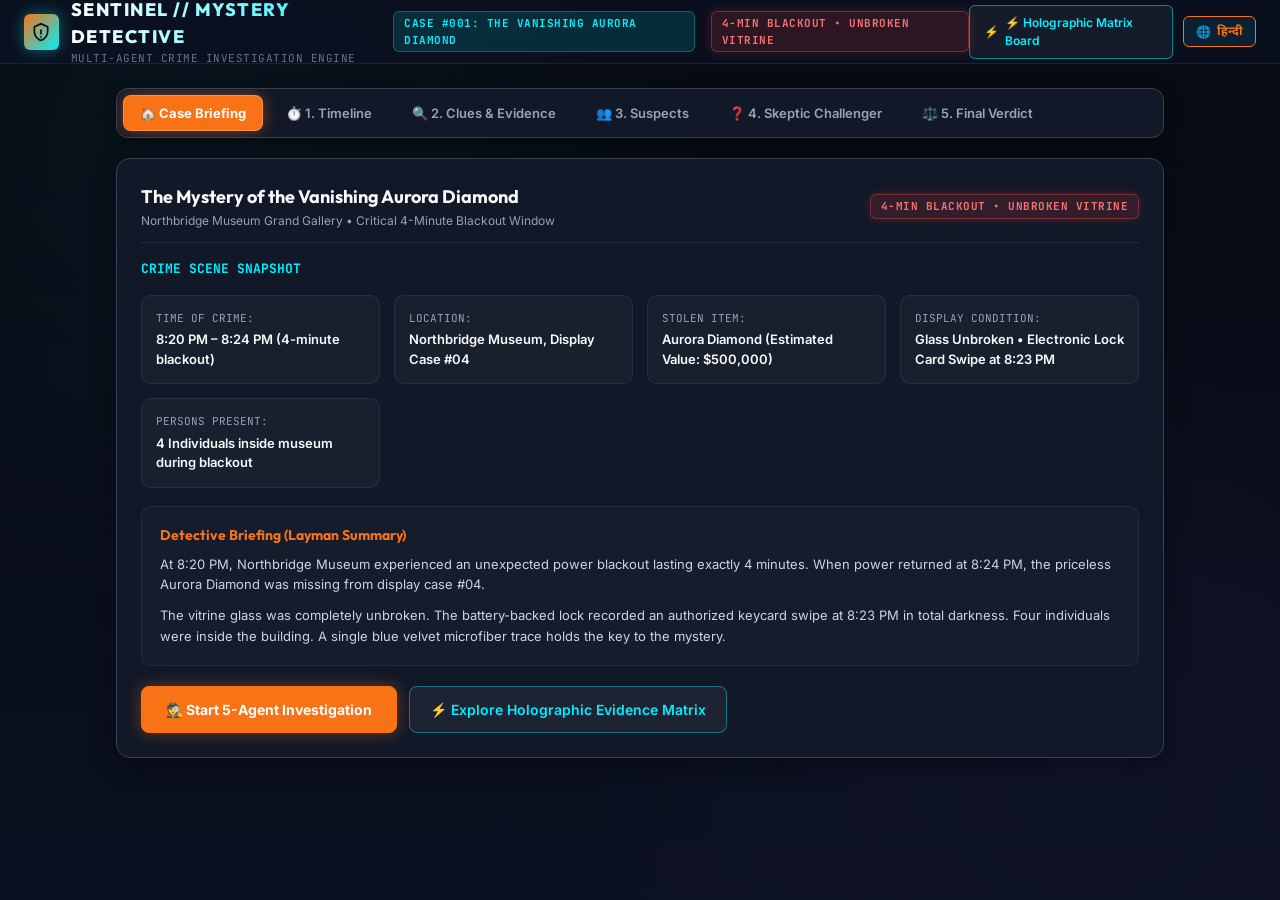
==== index.html @ dbc863f6 "Add files via upload" ====
<!DOCTYPE html>
<html lang="en">
<head>
  <meta charset="UTF-8">
  <meta name="viewport" content="width=device-width, initial-scale=1.0">
  <meta name="description" content="SENTINEL-AI: Forensic Multi-Agent Crime Investigation Engine. Case Book 001: The Vanishing Aurora Diamond. Complete Bilingual English and Hindi.">
  <title>SENTINEL // MYSTERY DETECTIVE ENGINE</title>
  <link rel="preconnect" href="https://fonts.googleapis.com">
  <link rel="preconnect" href="https://fonts.gstatic.com" crossorigin>
  <link href="https://fonts.googleapis.com/css2?family=Geist:wght@300;400;500;600;700&family=JetBrains+Mono:wght@400;500;600;700&family=Noto+Sans+Devanagari:wght@400;500;600;700&family=Space+Grotesk:wght@500;600;700&display=swap" rel="stylesheet">
  <link rel="stylesheet" href="styles.css">
  <link rel="icon" type="image/svg+xml" href="data:image/svg+xml,<svg xmlns='http://www.w3.org/2000/svg' viewBox='0 0 24 24' fill='%2300f0ff'><path d='M12 1L3 5v6c0 5.55 3.84 10.74 9 12 5.16-1.26 9-6.45 9-12V5l-9-4zm0 2.18l7 3.12v4.7c0 4.54-3.14 8.78-7 9.88-3.86-1.1-7-5.34-7-9.88V6.3l7-3.12zm-1 5.82v6h2v-6h-2zm0 8v2h2v-2h-2z'/></svg>">
  <script src="i18n.js"></script>
</head>
<body>

  <!-- TOPBAR HEADER -->
  <header class="topbar" id="app-header">
    <div class="brand-wrapper">
      <div class="brand-icon" style="background: linear-gradient(135deg, #f97316, #00f0ff);">
        <svg viewBox="0 0 24 24" fill="#070a12" width="20" height="20">
          <path d="M12 1L3 5v6c0 5.55 3.84 10.74 9 12 5.16-1.26 9-6.45 9-12V5l-9-4zm0 2.18l7 3.12v4.7c0 4.54-3.14 8.78-7 9.88-3.86-1.1-7-5.34-7-9.88V6.3l7-3.12zm-1 5.82v6h2v-6h-2zm0 8v2h2v-2h-2z"/>
        </svg>
      </div>
      <div class="brand-text">
        <h1 data-i18n="brandTitle">SENTINEL // MYSTERY DETECTIVE</h1>
        <div class="brand-subtitle" data-i18n="brandSubtitle">MULTI-AGENT CRIME INVESTIGATION ENGINE</div>
      </div>
    </div>

    <!-- Telemetry Badges -->
    <div class="topbar-telemetry">
      <span class="mystery-badge badge-fact" data-i18n="caseBadge">CASE #001: THE VANISHING AURORA DIAMOND</span>
      <span class="mystery-badge badge-smoking" data-i18n="statusBadge">4-MIN BLACKOUT • UNBROKEN VITRINE</span>
    </div>

    <!-- Navigation Actions -->
    <div class="topbar-actions" style="display: flex; align-items: center; gap: 10px;">
      <!-- Link to Matrix Page (Intact) -->
      <a class="btn btn-secondary" href="matrix.html" id="btn-open-matrix" style="border-color: rgba(0, 240, 255, 0.5); color: var(--neon-cyan); text-decoration: none; display: flex; align-items: center; gap: 6px;" title="Open Holographic Evidence Matrix Board">
        <span>⚡</span>
        <span data-i18n="btnMatrix">⚡ Holographic Matrix Board</span>
      </a>

      <!-- 100% Bilingual Language Switcher -->
      <button class="btn btn-secondary" id="btn-toggle-lang" style="border-color: #f97316; color: #f97316; font-weight: 700; display: flex; align-items: center; gap: 6px;" title="Switch Language (English / हिन्दी)">
        🌐 <span>हिन्दी</span>
      </button>
    </div>
  </header>

  <!-- MAIN GRADIO LAYOUT CONTAINER -->
  <main class="gradio-app-wrapper">

    <!-- GRADIO PILL TABS BAR -->
    <nav class="gradio-tabs-bar" id="gradio-tabs-bar" aria-label="Mystery Detective Navigation">
      <button class="gradio-tab-btn active" data-tab="screen-home" id="tab-btn-home">
        <span data-i18n="tabHome">🏠 Case Briefing</span>
      </button>
      <button class="gradio-tab-btn" data-tab="screen-agent1" id="tab-btn-agent1">
        <span data-i18n="tabAgent1">⏱️ 1. Timeline</span>
      </button>
      <button class="gradio-tab-btn" data-tab="screen-agent2" id="tab-btn-agent2">
        <span data-i18n="tabAgent2">🔍 2. Clues & Evidence</span>
      </button>
      <button class="gradio-tab-btn" data-tab="screen-agent3" id="tab-btn-agent3">
        <span data-i18n="tabAgent3">👥 3. Suspects</span>
      </button>
      <button class="gradio-tab-btn" data-tab="screen-agent4" id="tab-btn-agent4">
        <span data-i18n="tabAgent4">❓ 4. Skeptic Challenger</span>
      </button>
      <button class="gradio-tab-btn" data-tab="screen-agent5" id="tab-btn-agent5">
        <span data-i18n="tabAgent5">⚖️ 5. Final Verdict</span>
      </button>
    </nav>

    <!-- SCREEN 0: HOMEPAGE (CASE BRIEFING) -->
    <section class="gradio-screen active" id="screen-home">
      <div class="gradio-block">
        <div class="gradio-block-header">
          <div>
            <h2 class="gradio-block-title" data-i18n="homeTitle">The Mystery of the Vanishing Aurora Diamond</h2>
            <p class="gradio-block-subtitle" data-i18n="homeSubtitle">Northbridge Museum Grand Gallery • Critical 4-Minute Blackout Window</p>
          </div>
          <span class="mystery-badge badge-smoking" data-i18n="statusBadge">4-MIN BLACKOUT • UNBROKEN VITRINE</span>
        </div>

        <!-- Crime Snapshot Grid -->
        <h3 style="font-size: 13px; color: var(--neon-cyan); font-family: var(--font-mono); text-transform: uppercase; margin-top: 10px;" data-i18n="incidentBoxTitle">Crime Scene Snapshot</h3>
        <div class="snapshot-grid">
          <div class="snapshot-card">
            <span class="snapshot-label" data-i18n="snapshotTimeLabel">Time of Crime:</span>
            <span class="snapshot-value" data-i18n="snapshotTimeVal">8:20 PM – 8:24 PM (4-minute blackout)</span>
          </div>
          <div class="snapshot-card">
            <span class="snapshot-label" data-i18n="snapshotLocLabel">Location:</span>
            <span class="snapshot-value" data-i18n="snapshotLocVal">Northbridge Museum, Display Case #04</span>
          </div>
          <div class="snapshot-card">
            <span class="snapshot-label" data-i18n="snapshotItemLabel">Stolen Item:</span>
            <span class="snapshot-value" data-i18n="snapshotItemVal">Aurora Diamond (Estimated Value: $500,000)</span>
          </div>
          <div class="snapshot-card">
            <span class="snapshot-label" data-i18n="snapshotGlassLabel">Display Condition:</span>
            <span class="snapshot-value" data-i18n="snapshotGlassVal">Glass Unbroken • Electronic Lock Card Swipe at 8:23 PM</span>
          </div>
          <div class="snapshot-card">
            <span class="snapshot-label" data-i18n="snapshotSuspectsLabel">Persons Present:</span>
            <span class="snapshot-value" data-i18n="snapshotSuspectsVal">4 Individuals inside museum during blackout</span>
          </div>
        </div>

        <!-- Plain English / Hindi Layman Briefing -->
        <div style="background: rgba(255,255,255,0.02); border: 1px solid rgba(255,255,255,0.06); border-radius: 10px; padding: 18px; margin: 18px 0;">
          <h3 style="font-size: 14px; font-weight: 700; color: #f97316; margin-bottom: 8px; font-family: var(--font-display);" data-i18n="briefingTitle">Detective Briefing (Layman Summary)</h3>
          <p style="color: #cbd5e1; font-size: 13px; line-height: 1.6; margin-bottom: 10px;" data-i18n="briefingP1">At 8:20 PM, Northbridge Museum experienced an unexpected power blackout lasting exactly 4 minutes. When power returned at 8:24 PM, the priceless Aurora Diamond was missing from display case #04.</p>
          <p style="color: #cbd5e1; font-size: 13px; line-height: 1.6;" data-i18n="briefingP2">The vitrine glass was completely unbroken. The battery-backed lock recorded an authorized keycard swipe at 8:23 PM in total darkness. Four individuals were inside the building. A single blue velvet microfiber trace holds the key to the mystery.</p>
        </div>

        <!-- Action CTAs -->
        <div style="display: flex; gap: 12px; flex-wrap: wrap; margin-top: 20px;">
          <button class="btn btn-primary" id="btn-start-investigation" style="background: #f97316; border-color: #f97316; color: #fff; font-weight: 700; padding: 12px 24px; font-size: 14px; border-radius: 8px; cursor: pointer; box-shadow: 0 0 16px rgba(249, 115, 22, 0.4);">
            <span data-i18n="btnStartAgents">🕵️ Start 5-Agent Investigation</span>
          </button>
          <a href="matrix.html" class="btn btn-secondary" style="border-color: rgba(0, 240, 255, 0.4); color: var(--neon-cyan); text-decoration: none; padding: 12px 20px; font-size: 14px; border-radius: 8px; display: inline-flex; align-items: center; gap: 6px;">
            <span data-i18n="btnExploreMatrix">⚡ Explore Holographic Evidence Matrix</span>
          </a>
        </div>
      </div>
    </section>

    <!-- SCREEN 1: AGENT 1 - TIMELINE DETECTIVE -->
    <section class="gradio-screen" id="screen-agent1">
      <div class="gradio-block">
        <div class="gradio-block-header">
          <div>
            <h2 class="gradio-block-title" data-i18n="a1Title">Agent 1: Timeline Detective</h2>
            <p class="gradio-block-subtitle" data-i18n="a1Subtitle">Chronological reconstruction of the critical 4-minute blackout window</p>
          </div>
          <span class="mystery-badge badge-smoking" data-i18n="a1WindowLabel">CRITICAL CRIME WINDOW: 8:20 PM – 8:24 PM (4 MINUTES)</span>
        </div>

        <div style="background: rgba(249, 115, 22, 0.08); border: 1px solid rgba(249, 115, 22, 0.25); border-radius: 8px; padding: 10px 14px; margin-bottom: 16px; font-size: 12px; color: #fed7aa;" data-i18n="a1WindowDesc">
          The theft took place in total darkness. Electronic lock memory registered case #04 unlocking at 8:23 PM.
        </div>

        <!-- Dynamic Timeline List -->
        <div class="gradio-timeline-list" id="agent1-timeline-container">
          <!-- Populated by JavaScript from SENTINEL_I18N -->
        </div>

        <!-- Takeaway Banner -->
        <div class="takeaway-banner">
          <strong data-i18n="a1TakeawayTitle">Timeline Detective Conclusion:</strong>
          <p data-i18n="a1TakeawayText">The theft occurred at exactly 8:23 PM during the blackout. Theo Park is fully excluded by live stage cameras. Lena Ortiz was in the basement restarting the generator, and Sofia Reed was speaking with guests in the lobby. Only Arjun Vale has no alibi for 8:23 PM.</p>
        </div>

        <div style="margin-top: 20px; display: flex; justify-content: flex-end;">
          <button class="btn btn-primary btn-next-agent" data-next="screen-agent2" style="background: #f97316; border-color: #f97316; color: #fff; font-weight: 700; padding: 10px 20px; border-radius: 8px; cursor: pointer;">
            <span data-i18n="btnNextAgent2">Next: Agent 2 (Clues) →</span>
          </button>
        </div>
      </div>
    </section>

    <!-- SCREEN 2: AGENT 2 - EVIDENCE SPECIALIST -->
    <section class="gradio-screen" id="screen-agent2">
      <div class="gradio-block">
        <div class="gradio-block-header">
          <div>
            <h2 class="gradio-block-title" data-i18n="a2Title">Agent 2: Evidence Specialist</h2>
            <p class="gradio-block-subtitle" data-i18n="a2Subtitle">Separating verified physical facts from unverified statements (Rule 2)</p>
          </div>
          <span class="mystery-badge badge-fact" data-i18n="exhibitsBadge">EXHIBITS A – G</span>
        </div>

        <!-- Clues Grid -->
        <div class="clues-grid" id="agent2-clues-container">
          <!-- Populated by JavaScript from SENTINEL_I18N -->
        </div>

        <!-- Takeaway Banner -->
        <div class="takeaway-banner">
          <strong data-i18n="a2TakeawayTitle">Evidence Specialist Conclusion:</strong>
          <p data-i18n="a2TakeawayText">The unbroken glass confirms an inside job using an authorized card. The blue velvet fibers inside Arjun's folder are the decisive physical evidence connecting his folder to the display cushion.</p>
        </div>

        <div style="margin-top: 20px; display: flex; justify-content: flex-end;">
          <button class="btn btn-primary btn-next-agent" data-next="screen-agent3" style="background: #f97316; border-color: #f97316; color: #fff; font-weight: 700; padding: 10px 20px; border-radius: 8px; cursor: pointer;">
            <span data-i18n="btnNextAgent3">Next: Agent 3 (Suspects) →</span>
          </button>
        </div>
      </div>
    </section>

    <!-- SCREEN 3: AGENT 3 - SUSPECT PROFILER -->
    <section class="gradio-screen" id="screen-agent3">
      <div class="gradio-block">
        <div class="gradio-block-header">
          <div>
            <h2 class="gradio-block-title" data-i18n="a3Title">Agent 3: Suspect Profiler</h2>
            <p class="gradio-block-subtitle" data-i18n="a3Subtitle">Uniform evaluation of all 4 individuals in the building (Rule 5)</p>
          </div>
          <span class="mystery-badge badge-fact" data-i18n="suspectsBadge">4 INDIVIDUALS EVALUATED</span>
        </div>

        <!-- Suspects Grid -->
        <div class="suspects-grid" id="agent3-suspects-container">
          <!-- Populated by JavaScript from SENTINEL_I18N -->
        </div>

        <!-- Takeaway Banner -->
        <div class="takeaway-banner">
          <strong data-i18n="a3TakeawayTitle">Suspect Profiler Conclusion:</strong>
          <p data-i18n="a3TakeawayText">Theo, Lena, and Sofia have ironclad, independently verified alibis during the blackout. Only Arjun Vale has no alibi, possessed keycard access at 8:23 PM, and carried physical cushion fibers in his folder.</p>
        </div>

        <div style="margin-top: 20px; display: flex; justify-content: flex-end;">
          <button class="btn btn-primary btn-next-agent" data-next="screen-agent4" style="background: #f97316; border-color: #f97316; color: #fff; font-weight: 700; padding: 10px 20px; border-radius: 8px; cursor: pointer;">
            <span data-i18n="btnNextAgent4">Next: Agent 4 (Skeptic) →</span>
          </button>
        </div>
      </div>
    </section>

    <!-- SCREEN 4: AGENT 4 - SKEPTIC CHALLENGER -->
    <section class="gradio-screen" id="screen-agent4">
      <div class="gradio-block">
        <div class="gradio-block-header">
          <div>
            <h2 class="gradio-block-title" data-i18n="a4Title">Agent 4: Skeptic Challenger</h2>
            <p class="gradio-block-subtitle" data-i18n="a4Subtitle">Adversarial stress-testing of the evidence before indictment (Rule 6)</p>
          </div>
          <span class="mystery-badge badge-inference" data-i18n="doubtsBadge">3 ADVERSARIAL DOUBTS</span>
        </div>

        <!-- Skeptic Q&A List -->
        <div class="skeptic-list" id="agent4-skeptic-container">
          <!-- Populated by JavaScript from SENTINEL_I18N -->
        </div>

        <!-- Takeaway Banner -->
        <div class="takeaway-banner">
          <strong data-i18n="a4TakeawayTitle">Skeptic Challenger Conclusion:</strong>
          <p data-i18n="a4TakeawayText">Digital keycard logs alone are legally vulnerable (Rule 4). The prosecution case relies entirely on the blue velvet fibers inside Arjun's folder. Without those fibers, the case is inconclusive.</p>
        </div>

        <div style="margin-top: 20px; display: flex; justify-content: flex-end;">
          <button class="btn btn-primary btn-next-agent" data-next="screen-agent5" style="background: #f97316; border-color: #f97316; color: #fff; font-weight: 700; padding: 10px 20px; border-radius: 8px; cursor: pointer;">
            <span data-i18n="btnNextAgent5">Next: Agent 5 (Final Verdict) →</span>
          </button>
        </div>
      </div>
    </section>

    <!-- SCREEN 5: AGENT 5 - FINAL VERDICT & WHAT-IF LAB -->
    <section class="gradio-screen" id="screen-agent5">
      <div class="gradio-block">
        <div class="gradio-block-header">
          <div>
            <h2 class="gradio-block-title" data-i18n="a5Title">Agent 5: Lead Investigator Verdict</h2>
            <p class="gradio-block-subtitle" data-i18n="a5Subtitle">Synthesis of facts, probability calculation, and human investigator review</p>
          </div>
          <span class="mystery-badge badge-smoking" id="verdict-status-badge" data-i18n="verdictStatusVal">🟢 GUILTY BEYOND REASONABLE DOUBT — ARREST WARRANT READY</span>
        </div>

        <!-- Verdict Hero Card (85% AI-Decided Probability) -->
        <div class="verdict-hero-card">
          <div class="verdict-target-row">
            <div>
              <span class="snapshot-label" data-i18n="verdictTargetLabel">Primary Culprit:</span>
              <div class="verdict-culprit-title" data-i18n="verdictTargetName">Arjun Vale (Senior Archivist)</div>
            </div>
            <div id="verdict-prob-badge" class="verdict-prob-badge" data-i18n="verdictConfidenceVal">85% Decided Probability</div>
          </div>
          <p id="verdict-summary-text" data-i18n="verdictSummary" style="color: #e2e8f0; font-size: 13px; line-height: 1.6; margin: 0;">
            Arjun Vale is decided as the culprit with 85% probability by the AI forensic engine. The vitrine was opened at 8:23 PM using his card in total darkness with unbroken glass. Microscopic blue velvet fibers matching the display cushion were recovered inside his catalogue folder at 8:25 PM. All 3 alternative suspects are 100% physically excluded. The evidence satisfies the legal standard for criminal indictment.
          </p>
        </div>

        <!-- Suspect Elimination Probability Breakdown -->
        <div class="conviction-bar-container">
          <div style="font-weight: 700; color: #f8fafc; font-size: 13px; font-family: var(--font-display);" data-i18n="matrixHeading">Suspect Elimination Probability Breakdown:</div>
          <div class="conviction-bar-row">
            <div class="conviction-bar-meta">
              <span id="prob-arjun-text" data-i18n="probArjun" style="color: #f87171; font-weight: 600;">Arjun Vale: 85% (AI-Decided Primary Culprit)</span>
              <strong id="arjun-conviction-pct" style="color: #ef4444;">85%</strong>
            </div>
            <div class="conviction-bar-track">
              <div class="conviction-bar-fill fill-guilty" id="arjun-conviction-fill" style="width: 85%;"></div>
            </div>
          </div>
          <div class="conviction-bar-row">
            <div class="conviction-bar-meta">
              <span id="prob-lena-text" data-i18n="probLena" style="color: #38bdf8;">Lena Ortiz: 8% (Low Residual Risk — Bootprint & Breaker Access)</span>
              <strong id="lena-conviction-pct" style="color: #38bdf8;">8%</strong>
            </div>
            <div class="conviction-bar-track">
              <div class="conviction-bar-fill fill-cleared" id="lena-conviction-fill" style="width: 8%; background: #0284c7;"></div>
            </div>
          </div>
          <div class="conviction-bar-row">
            <div class="conviction-bar-meta">
              <span id="prob-sofia-text" data-i18n="probSofia" style="color: #2dd4bf;">Sofia Reed: 4% (Minimal Risk — Witness Alibi Margin)</span>
              <strong id="sofia-conviction-pct" style="color: #2dd4bf;">4%</strong>
            </div>
            <div class="conviction-bar-track">
              <div class="conviction-bar-fill fill-cleared" id="sofia-conviction-fill" style="width: 4%; background: #0d9488;"></div>
            </div>
          </div>
          <div class="conviction-bar-row">
            <div class="conviction-bar-meta">
              <span id="prob-theo-text" data-i18n="probTheo" style="color: #34d399;">Theo Park: 3% (Near-Zero Risk — Live Broadcast Telemetry)</span>
              <strong id="theo-conviction-pct" style="color: #10b981;">3%</strong>
            </div>
            <div class="conviction-bar-track">
              <div class="conviction-bar-fill fill-cleared" id="theo-conviction-fill" style="width: 3%; background: #10b981;"></div>
            </div>
          </div>
        </div>

        <!-- AI Reasoning Flowchart (inline HTML/CSS) -->
        <div class="verdict-flowchart-wrap">
          <div class="vf-header">
            <span class="vf-title" data-i18n="diagramTitle">🔬 AI Decision Reasoning Flowchart</span>
            <span class="vf-formula" data-i18n-html="vfFormula">25% Base &nbsp;+&nbsp; 30% Alibis &nbsp;+&nbsp; 18% Lock &nbsp;+&nbsp; 15% Fibers &nbsp;−&nbsp; 3% Margin &nbsp;= &nbsp;<strong style="color:#f97316;">85%</strong></span>
          </div>

          <!-- Row 1: Crime Genesis -->
          <div class="vf-row">
            <div class="vf-node vf-genesis">
              <div class="vf-node-badge" data-i18n="vfBadgeIncident">INCIDENT</div>
              <div class="vf-node-icon">🏛️</div>
              <div class="vf-node-title" data-i18n="vfGenTitle">Crime Genesis — 8:20 PM</div>
              <div class="vf-node-sub" data-i18n="vfGenSub">Northbridge Museum · Case #04 · 4-min blackout · Glass unbroken</div>
            </div>
          </div>

          <!-- Connector -->
          <div class="vf-connector"><div class="vf-line"></div><div class="vf-arrow-label" data-i18n="diagramBranchesLabel">Evidence Branches</div><div class="vf-line"></div></div>

          <!-- Row 2: 3 branches -->
          <div class="vf-branches">
            <div class="vf-node vf-branch vf-alibi">
              <div class="vf-node-badge badge-teal" data-i18n="vfBadgeAlibi">+30% ALIBIS</div>
              <div class="vf-node-icon">👥</div>
              <div class="vf-node-title" data-i18n="dNode2Title">Alibi Elimination</div>
              <div class="vf-node-sub" data-i18n="vfAlibiSub">Theo on live TV · Lena in basement · Sofia with 3 witnesses → Only Arjun unaccounted</div>
            </div>
            <div class="vf-node vf-branch vf-lock">
              <div class="vf-node-badge badge-cyan" data-i18n="vfBadgeLock">+18% LOCK LOG</div>
              <div class="vf-node-icon">🔑</div>
              <div class="vf-node-title" data-i18n="dNode3Title">Electronic Lock Telemetry</div>
              <div class="vf-node-sub" data-i18n="vfLockSub">Arjun's keycard logged at 8:23 PM in total darkness · Vitrine opened from inside</div>
            </div>
            <div class="vf-node vf-branch vf-fibers" id="diagram-node-fibers">
              <div class="vf-node-badge badge-amber" id="diagram-badge-fibers" data-i18n="vfBadgeFibers">+15% PHYSICAL</div>
              <div class="vf-node-icon">🔬</div>
              <div class="vf-node-title" data-i18n="dNode4Title">Smoking Gun — Velvet Fibers</div>
              <div class="vf-node-sub" id="diagram-sub-fibers" data-i18n="vfFibersSub">Exhibit E: Blue velvet fibers from display cushion found in Arjun's folder · 8:25 PM photo proof</div>
            </div>
          </div>

          <!-- Connector -->
          <div class="vf-connector"><div class="vf-line"></div><div class="vf-arrow-label" data-i18n="diagramAuditLabel">Synthesis &amp; Adversarial Audit</div><div class="vf-line"></div></div>

          <!-- Row 3: Skeptic + Verdict side by side -->
          <div class="vf-bottom">
            <div class="vf-node vf-skeptic">
              <div class="vf-node-badge badge-orange" data-i18n="vfBadgeSkeptic">−3% DISCOUNT</div>
              <div class="vf-node-icon">⚖️</div>
              <div class="vf-node-title" data-i18n="dNode5Title">Adversarial Margin</div>
              <div class="vf-node-sub" data-i18n="vfSkepticSub">Arjun claims card was left in jacket · Touch-DNA pending → minor credential uncertainty</div>
            </div>
            <div class="vf-verdict-arrow">▶</div>
            <div class="vf-node vf-verdict" id="diagram-node-verdict">
              <div class="vf-node-badge badge-verdict" id="diagram-verdict-badge" data-i18n="vfBadgeVerdict">85% AI PROBABILITY</div>
              <div class="vf-node-icon">🎯</div>
              <div class="vf-node-title" id="diagram-verdict-sub" data-i18n="dNode6Title">AI Decision Convergence</div>
              <div class="vf-node-sub" id="diagram-verdict-desc" data-i18n="vfVerdictSub">GUILT ESTABLISHED · Arrest &amp; Search Warrant Authorized · Evidence Standard Met</div>
            </div>
          </div>
        </div>

        <!-- 4 Unshakable Pillars of High-Conviction Proof -->
        <div style="margin-top: 10px;">
          <h3 style="font-size: 14px; font-weight: 700; color: #f97316; font-family: var(--font-display); margin-bottom: 8px;" data-i18n="pillarsHeading">4 Unshakable Pillars of High-Conviction Proof:</h3>
          <div class="pillars-grid">
            <div class="pillar-card">
              <strong data-i18n="pillar1Title">1. 100% Physical Elimination of Other Suspects</strong>
              <p data-i18n="pillar1Desc">Theo Park was continuously on stage camera, Lena Ortiz was in the basement restarting the generator, and Sofia Reed was in the lobby with 3 witnesses. Arjun was the only person with opportunity.</p>
            </div>
            <div class="pillar-card">
              <strong data-i18n="pillar2Title">2. Vitrine Intact & Authorized Lock Scan</strong>
              <p data-i18n="pillar2Desc">The vitrine glass was completely unbroken. The battery-backed lock registered an authorized keycard scan at exactly 8:23 PM in blackout darkness, ruling out forced entry.</p>
            </div>
            <div class="pillar-card">
              <strong data-i18n="pillar3Title">3. Smoking Gun Physical Velvet Fibers</strong>
              <p data-i18n="pillar3Desc">Microscopic blue velvet fibers from the display cushion were recovered inside Arjun's folder photographed at 8:25 PM, directly establishing physical custody of the diamond.</p>
            </div>
            <div class="pillar-card">
              <strong data-i18n="pillar4Title">4. Stolen Jacket Defense Factually Refuted</strong>
              <p data-i18n="pillar4Desc">Corridor logs confirm zero external entries into the archive, and the 4-minute blackout window leaves zero opportunity for an unknown third party.</p>
            </div>
          </div>
        </div>

        <!-- Interactive What-If Scenario Lab -->
        <div class="whatif-box">
          <strong data-i18n="whatIfHeading" style="color: var(--neon-cyan); font-size: 14px;">🧪 Interactive What-If Experiment</strong>
          <p data-i18n="whatIfSubheading" style="color: #94a3b8; font-size: 12px; margin: 0;">Toggle the key physical evidence to see how confidence and legal viability change in real-time:</p>
          
          <label class="whatif-toggle-row">
            <input type="checkbox" id="toggle-whatif-fibers" class="whatif-input" style="display: none;">
            <span class="whatif-switch"></span>
            <span data-i18n="whatIfToggleLabel" style="font-size: 13px; font-weight: 600; color: #f8fafc;">Remove Evidence E (Blue Velvet Fibers from Folder)</span>
          </label>

          <div id="whatif-dynamic-result" class="whatif-result-text">
            <!-- Dynamically populated based on toggle state -->
          </div>
        </div>

        <!-- 3 Mandatory Verifications -->
        <div style="background: rgba(255,255,255,0.02); border: 1px solid rgba(255,255,255,0.06); border-radius: 10px; padding: 18px; margin: 18px 0;">
          <h4 data-i18n="stepsTitle" style="color: #f97316; font-size: 13px; font-weight: 700; margin-bottom: 12px; font-family: var(--font-display);">3 Mandatory Verifications Before Police Indictment (Rule 9):</h4>
          <div style="display: flex; flex-direction: column; gap: 10px;">
            <div style="border-left: 2px solid var(--neon-cyan); padding-left: 12px;">
              <strong data-i18n="step1Title" style="font-size: 12px; color: #f8fafc;">1. Touch-DNA & Fingerprints on Access Card</strong>
              <p data-i18n="step1Desc" style="font-size: 12px; color: #94a3b8; margin-top: 2px;">Forensic swab of the keycard to verify whether Arjun or an accomplice physically touched it.</p>
            </div>
            <div style="border-left: 2px solid var(--neon-cyan); padding-left: 12px;">
              <strong data-i18n="step2Title" style="font-size: 12px; color: #f8fafc;">2. Archive Hallway CCTV Review</strong>
              <p data-i18n="step2Desc" style="font-size: 12px; color: #94a3b8; margin-top: 2px;">Check archive corridor camera logs before 8:20 PM to verify if anyone entered and touched Arjun's jacket.</p>
            </div>
            <div style="border-left: 2px solid var(--neon-cyan); padding-left: 12px;">
              <strong data-i18n="step3Title" style="font-size: 12px; color: #f8fafc;">3. Chemical Dye Spectrometry on Fibers</strong>
              <p data-i18n="step3Desc" style="font-size: 12px; color: #94a3b8; margin-top: 2px;">Perform laboratory spectrometry to confirm 100% match between folder fibers and display cushion.</p>
            </div>
          </div>
        </div>

        <!-- Human Review Logger -->
        <div style="background: rgba(17, 24, 39, 0.9); border: 1px solid #374151; border-radius: 10px; padding: 18px;">
          <h4 data-i18n="humanReviewTitle" style="color: #f8fafc; font-size: 13px; font-weight: 700; margin-bottom: 10px; font-family: var(--font-display);">Record Your Determination as Lead Investigator:</h4>
          <div class="decision-btn-group">
            <button id="btn-decision-accept" class="decision-btn accept" data-i18n="btnAccept">✓ Accept AI Verdict</button>
            <button id="btn-decision-revise" class="decision-btn revise" data-i18n="btnRevise">✎ Revise / Hold</button>
            <button id="btn-decision-reject" class="decision-btn reject" data-i18n="btnReject">✗ Reject AI Verdict</button>
          </div>
          <div id="decision-feedback-note" class="decision-feedback" data-i18n="notePending">
            Awaiting your review. Click an option above to record decision.
          </div>
        </div>

      </div>
    </section>

  </main>

  <script src="app.js"></script>
</body>
</html>
---- styles.css ----
/* ==========================================================================
   SENTINEL-AI: Enterprise Multi-Agent Investigation Engine
   Cyber-Forensic Design System & Stylesheet
   ========================================================================== */

@import url('https://fonts.googleapis.com/css2?family=Inter:wght@300;400;500;600;700&family=JetBrains+Mono:wght@400;500;600;700&family=Outfit:wght@400;500;600;700;800&display=swap');

:root {
  /* Color Palette - Obsidian Cyber-Forensic */
  --bg-core: #070a12;
  --bg-subtle: #0b1120;
  --bg-card: rgba(14, 21, 38, 0.85);
  --bg-card-hover: rgba(20, 30, 54, 0.95);
  --bg-glass: rgba(16, 24, 46, 0.7);
  --border-subtle: rgba(255, 255, 255, 0.08);
  --border-glow: rgba(0, 240, 255, 0.25);
  --border-amber: rgba(245, 158, 11, 0.3);
  --border-crimson: rgba(255, 51, 102, 0.3);

  /* Neon Accents */
  --neon-cyan: #00f0ff;
  --neon-cyan-dim: rgba(0, 240, 255, 0.15);
  --neon-cyan-glow: rgba(0, 240, 255, 0.4);
  --neon-emerald: #10b981;
  --neon-emerald-dim: rgba(16, 185, 129, 0.15);
  --neon-amber: #f59e0b;
  --neon-amber-dim: rgba(245, 158, 11, 0.15);
  --neon-crimson: #ff3366;
  --neon-crimson-dim: rgba(255, 51, 102, 0.15);
  --neon-purple: #8b5cf6;
  --neon-purple-dim: rgba(139, 92, 246, 0.15);

  /* Typography Colors */
  --text-primary: #f8fafc;
  --text-secondary: #94a3b8;
  --text-muted: #64748b;
  --text-cyan: #38bdf8;
  --text-amber: #fbbf24;
  --text-crimson: #fb7185;

  /* Typography Fonts */
  --font-display: 'Outfit', 'Noto Sans Devanagari', sans-serif;
  --font-body: 'Inter', 'Noto Sans Devanagari', sans-serif;
  --font-mono: 'JetBrains Mono', 'Noto Sans Devanagari', monospace;

  /* Elevations & Shadows */
  --shadow-card: 0 8px 32px 0 rgba(0, 0, 0, 0.45);
  --shadow-glow: 0 0 20px rgba(0, 240, 255, 0.15);
  --shadow-crimson: 0 0 20px rgba(255, 51, 102, 0.2);

  /* Layout Constants */
  --topbar-height: 64px;
  --radius-sm: 6px;
  --radius-md: 10px;
  --radius-lg: 14px;
}

/* Reset & Base Setup */
*, *::before, *::after {
  box-sizing: border-box;
  margin: 0;
  padding: 0;
}

body {
  background-color: var(--bg-core);
  background-image: 
    radial-gradient(circle at 15% 10%, rgba(0, 240, 255, 0.04) 0%, transparent 40%),
    radial-gradient(circle at 85% 85%, rgba(139, 92, 246, 0.04) 0%, transparent 40%),
    linear-gradient(to bottom, #070a12, #0b1120);
  color: var(--text-primary);
  font-family: var(--font-body);
  font-size: 14px;
  line-height: 1.5;
  min-height: 100vh;
  overflow-x: hidden;
  display: flex;
  flex-direction: column;
}

/* Custom Scrollbar */
::-webkit-scrollbar {
  width: 6px;
  height: 6px;
}
::-webkit-scrollbar-track {
  background: var(--bg-core);
}
::-webkit-scrollbar-thumb {
  background: rgba(255, 255, 255, 0.15);
  border-radius: 3px;
}
::-webkit-scrollbar-thumb:hover {
  background: var(--neon-cyan);
}

/* ==========================================================================
   TOPBAR NAVIGATION
   ========================================================================== */
.topbar {
  height: var(--topbar-height);
  background: rgba(11, 17, 32, 0.92);
  backdrop-filter: blur(12px);
  border-bottom: 1px solid var(--border-subtle);
  display: flex;
  align-items: center;
  justify-content: space-between;
  padding: 0 24px;
  position: sticky;
  top: 0;
  z-index: 100;
}

.brand-wrapper {
  display: flex;
  align-items: center;
  gap: 12px;
}

.brand-icon {
  width: 36px;
  height: 36px;
  background: linear-gradient(135deg, var(--neon-cyan), var(--neon-purple));
  border-radius: var(--radius-sm);
  display: flex;
  align-items: center;
  justify-content: center;
  box-shadow: 0 0 16px var(--neon-cyan-glow);
}

.brand-icon svg {
  width: 20px;
  height: 20px;
  fill: #070a12;
}

.brand-text h1 {
  font-family: var(--font-display);
  font-size: 18px;
  font-weight: 800;
  letter-spacing: 1.5px;
  background: linear-gradient(to right, #ffffff, var(--neon-cyan));
  -webkit-background-clip: text;
  -webkit-text-fill-color: transparent;
  display: flex;
  align-items: center;
  gap: 8px;
}

.badge-version {
  font-size: 10px;
  font-weight: 700;
  font-family: var(--font-mono);
  padding: 2px 6px;
  border-radius: 4px;
  background: var(--neon-cyan-dim);
  color: var(--neon-cyan);
  border: 1px solid rgba(0, 240, 255, 0.3);
  letter-spacing: 0.5px;
  -webkit-text-fill-color: var(--neon-cyan);
}

.brand-subtitle {
  font-size: 11px;
  color: var(--text-muted);
  font-family: var(--font-mono);
  letter-spacing: 0.5px;
}

/* Header Middle Telemetry */
.topbar-telemetry {
  display: flex;
  align-items: center;
  gap: 16px;
}

.telemetry-item {
  display: flex;
  align-items: center;
  gap: 8px;
  background: rgba(255, 255, 255, 0.03);
  padding: 4px 10px;
  border-radius: var(--radius-sm);
  border: 1px solid var(--border-subtle);
  font-family: var(--font-mono);
  font-size: 11px;
  color: var(--text-secondary);
}

.pulse-dot {
  width: 8px;
  height: 8px;
  border-radius: 50%;
  background: var(--neon-emerald);
  box-shadow: 0 0 8px var(--neon-emerald);
  animation: pulse-ring 2s infinite ease-in-out;
}

.pulse-dot.warning {
  background: var(--neon-amber);
  box-shadow: 0 0 8px var(--neon-amber);
}

.pulse-dot.danger {
  background: var(--neon-crimson);
  box-shadow: 0 0 8px var(--neon-crimson);
}

@keyframes pulse-ring {
  0%, 100% { transform: scale(1); opacity: 1; }
  50% { transform: scale(1.3); opacity: 0.7; }
}

/* Header Actions */
.bureau-topbar-nav {
  display: flex;
  align-items: center;
  gap: 4px;
  background: rgba(10, 14, 21, 0.85);
  border: 1px solid rgba(255, 255, 255, 0.08);
  padding: 3px 6px;
  border-radius: var(--radius-sm);
}

.bureau-topbar-link {
  font-family: var(--font-mono);
  font-size: 11px;
  font-weight: 500;
  color: var(--text-muted);
  text-decoration: none;
  padding: 5px 10px;
  border-radius: 4px;
  transition: all 0.2s ease;
  white-space: nowrap;
}

.bureau-topbar-link:hover {
  color: var(--text-primary);
  background: rgba(255, 255, 255, 0.05);
}

.bureau-topbar-link.active {
  background: rgba(49, 53, 61, 0.7);
  color: var(--neon-cyan);
  box-shadow: inset 0 -2px 0 var(--neon-cyan);
  font-weight: 600;
}

.bureau-topbar-link.matrix-glow {
  color: var(--neon-cyan);
  border: 1px solid rgba(0, 240, 255, 0.3);
  background: rgba(0, 240, 255, 0.06);
}

.bureau-topbar-link.matrix-glow:hover {
  background: rgba(0, 240, 255, 0.15);
  box-shadow: 0 0 10px rgba(0, 240, 255, 0.4);
}

.topbar-actions {
  display: flex;
  align-items: center;
  gap: 10px;
}

/* Language Switcher Button */
#btn-toggle-lang {
  display: inline-flex;
  align-items: center;
  gap: 6px;
  background: rgba(0, 240, 255, 0.08);
  border: 1px solid rgba(0, 240, 255, 0.4);
  color: var(--neon-cyan);
  font-weight: 700;
  font-family: var(--font-body);
  font-size: 12px;
  padding: 6px 12px;
  border-radius: var(--radius-sm);
  cursor: pointer;
  transition: all 0.2s ease;
}

#btn-toggle-lang:hover {
  background: rgba(0, 240, 255, 0.2);
  box-shadow: 0 0 12px rgba(0, 240, 255, 0.4);
}

/* Layman Visual Timeline Steps */
.layman-timeline-grid {
  display: grid;
  grid-template-columns: repeat(auto-fit, minmax(180px, 1fr));
  gap: 10px;
  margin: 14px 0;
}

.layman-time-card {
  background: rgba(255, 255, 255, 0.03);
  border: 1px solid var(--border-subtle);
  border-radius: var(--radius-sm);
  padding: 10px;
  display: flex;
  flex-direction: column;
  gap: 6px;
  position: relative;
  transition: all 0.2s ease;
}

.layman-time-card:hover {
  border-color: var(--neon-cyan);
  background: rgba(0, 240, 255, 0.03);
}

.layman-time-card.critical {
  border-color: var(--neon-amber);
  background: rgba(245, 158, 11, 0.06);
}

.layman-time-badge {
  font-family: var(--font-mono);
  font-size: 11px;
  font-weight: 700;
  color: var(--neon-cyan);
}

.layman-time-card.critical .layman-time-badge {
  color: var(--neon-amber);
}

.layman-time-desc {
  font-size: 12px;
  color: var(--text-primary);
  line-height: 1.4;
}

/* Layman Suspect Cards */
.suspect-layman-grid {
  display: grid;
  grid-template-columns: repeat(auto-fit, minmax(260px, 1fr));
  gap: 12px;
  margin: 12px 0;
}

.suspect-layman-card {
  background: rgba(255, 255, 255, 0.02);
  border: 1px solid var(--border-subtle);
  border-radius: var(--radius-md);
  padding: 14px;
  display: flex;
  flex-direction: column;
  gap: 8px;
}

.suspect-layman-card.primary {
  border: 1.5px solid rgba(255, 51, 102, 0.5);
  background: rgba(255, 51, 102, 0.04);
  box-shadow: 0 0 20px rgba(255, 51, 102, 0.1);
}

.suspect-layman-card.cleared {
  border: 1px solid rgba(16, 185, 129, 0.3);
  background: rgba(16, 185, 129, 0.02);
}

.suspect-header-row {
  display: flex;
  justify-content: space-between;
  align-items: center;
}

.suspect-title {
  font-size: 15px;
  font-weight: 700;
  color: var(--text-primary);
}

.suspect-badge-primary {
  background: rgba(255, 51, 102, 0.15);
  color: #ff5066;
  border: 1px solid rgba(255, 51, 102, 0.3);
  font-size: 10px;
  font-weight: 700;
  padding: 2px 6px;
  border-radius: 4px;
}

.suspect-badge-cleared {
  background: rgba(16, 185, 129, 0.15);
  color: #34d399;
  border: 1px solid rgba(16, 185, 129, 0.3);
  font-size: 10px;
  font-weight: 700;
  padding: 2px 6px;
  border-radius: 4px;
}

/* Layman Clues Grid */
.clues-layman-grid {
  display: grid;
  grid-template-columns: repeat(auto-fit, minmax(240px, 1fr));
  gap: 12px;
  margin: 12px 0;
}

.clue-layman-card {
  background: rgba(255, 255, 255, 0.02);
  border: 1px solid var(--border-subtle);
  border-radius: var(--radius-sm);
  padding: 12px;
  display: flex;
  flex-direction: column;
  gap: 6px;
}

.clue-layman-card.highlight {
  border-color: rgba(0, 240, 255, 0.4);
  background: rgba(0, 240, 255, 0.03);
}

.takeaway-banner {
  background: rgba(0, 240, 255, 0.05);
  border: 1px solid rgba(0, 240, 255, 0.25);
  border-radius: var(--radius-sm);
  padding: 12px 16px;
  margin-bottom: 12px;
  font-size: 13px;
  line-height: 1.5;
}

.btn {
  display: inline-flex;
  align-items: center;
  gap: 8px;
  padding: 8px 14px;
  border-radius: var(--radius-sm);
  font-family: var(--font-body);
  font-size: 12px;
  font-weight: 600;
  cursor: pointer;
  transition: all 0.2s cubic-bezier(0.4, 0, 0.2, 1);
  border: 1px solid transparent;
  user-select: none;
}

.btn svg {
  width: 14px;
  height: 14px;
}

.btn-primary {
  background: linear-gradient(135deg, #00f0ff, #0284c7);
  color: #050b14;
  font-weight: 700;
  border-color: rgba(0, 240, 255, 0.5);
  box-shadow: 0 0 14px rgba(0, 240, 255, 0.3);
}

.btn-primary:hover {
  background: linear-gradient(135deg, #38bdf8, #0ea5e9);
  box-shadow: 0 0 20px rgba(0, 240, 255, 0.5);
  transform: translateY(-1px);
}

.btn-primary:active {
  transform: translateY(0);
}

.btn-secondary {
  background: rgba(255, 255, 255, 0.05);
  color: var(--text-primary);
  border-color: var(--border-subtle);
}

.btn-secondary:hover {
  background: rgba(255, 255, 255, 0.1);
  border-color: rgba(255, 255, 255, 0.2);
}

.btn-ghost {
  background: transparent;
  color: var(--text-secondary);
}

.btn-ghost:hover {
  color: var(--text-primary);
  background: rgba(255, 255, 255, 0.04);
}

/* ==========================================================================
   APP WORKSPACE LAYOUT
   ========================================================================== */
.app-container {
  display: grid;
  grid-template-columns: 380px 1fr 340px;
  gap: 16px;
  padding: 16px 20px;
  flex: 1;
  min-height: calc(100vh - var(--topbar-height));
}

@media (max-width: 1440px) {
  .app-container {
    grid-template-columns: 340px 1fr 310px;
    gap: 12px;
    padding: 12px 16px;
  }
}

@media (max-width: 1200px) {
  .app-container {
    grid-template-columns: 320px 1fr;
  }
  .column-inspector {
    display: none;
  }
}

@media (max-width: 900px) {
  .app-container {
    grid-template-columns: 1fr;
  }
}

/* Card Base */
.card-panel {
  background: var(--bg-card);
  backdrop-filter: blur(16px);
  border: 1px solid var(--border-subtle);
  border-radius: var(--radius-md);
  display: flex;
  flex-direction: column;
  box-shadow: var(--shadow-card);
  overflow: hidden;
}

.panel-header {
  padding: 12px 16px;
  background: rgba(255, 255, 255, 0.02);
  border-bottom: 1px solid var(--border-subtle);
  display: flex;
  align-items: center;
  justify-content: space-between;
}

.panel-title {
  display: flex;
  align-items: center;
  gap: 8px;
  font-family: var(--font-display);
  font-size: 13px;
  font-weight: 700;
  letter-spacing: 0.5px;
  color: var(--text-primary);
  text-transform: uppercase;
}

.panel-title svg {
  width: 16px;
  height: 16px;
  color: var(--neon-cyan);
}

.panel-body {
  padding: 16px;
  flex: 1;
  overflow-y: auto;
}

/* ==========================================================================
   LEFT COLUMN: CASE DOSSIER & EDITOR
   ========================================================================== */
.column-dossier {
  display: flex;
  flex-direction: column;
  gap: 14px;
}

.case-selector-box {
  display: flex;
  flex-direction: column;
  gap: 8px;
}

.field-label {
  font-family: var(--font-mono);
  font-size: 11px;
  color: var(--text-muted);
  text-transform: uppercase;
  letter-spacing: 0.5px;
  display: flex;
  justify-content: space-between;
  align-items: center;
}

.select-custom {
  width: 100%;
  background: #090e1a;
  border: 1px solid var(--border-subtle);
  border-radius: var(--radius-sm);
  color: var(--text-primary);
  padding: 8px 12px;
  font-family: var(--font-body);
  font-size: 13px;
  font-weight: 500;
  outline: none;
  cursor: pointer;
  transition: all 0.2s;
}

.select-custom:focus, .select-custom:hover {
  border-color: var(--neon-cyan);
  box-shadow: 0 0 10px var(--neon-cyan-dim);
}

.case-summary-card {
  background: rgba(0, 240, 255, 0.03);
  border: 1px solid rgba(0, 240, 255, 0.12);
  border-radius: var(--radius-sm);
  padding: 10px 12px;
  font-size: 12px;
  color: var(--text-secondary);
}

.case-summary-card strong {
  color: var(--neon-cyan);
  font-weight: 600;
  display: block;
  margin-bottom: 4px;
}

.editor-wrapper {
  position: relative;
  flex: 1;
  display: flex;
  flex-direction: column;
  min-height: 280px;
}

.case-textarea {
  flex: 1;
  width: 100%;
  min-height: 260px;
  background: #060912;
  border: 1px solid var(--border-subtle);
  border-radius: var(--radius-sm);
  color: #e2e8f0;
  font-family: var(--font-mono);
  font-size: 11px;
  line-height: 1.6;
  padding: 12px;
  resize: vertical;
  outline: none;
  transition: border 0.2s;
}

.case-textarea:focus {
  border-color: var(--neon-cyan);
  box-shadow: 0 0 12px var(--neon-cyan-dim);
}

.editor-toolbar {
  display: flex;
  align-items: center;
  justify-content: space-between;
  margin-top: 8px;
  gap: 8px;
}

.action-bar-left {
  display: flex;
  gap: 8px;
  width: 100%;
}

.action-bar-left .btn {
  flex: 1;
  justify-content: center;
}

/* ==========================================================================
   CENTER COLUMN: AGENT PIPELINE & WORKBENCH
   ========================================================================== */
.column-stage {
  display: flex;
  flex-direction: column;
  gap: 14px;
  overflow: hidden;
}

/* Pipeline Status Header Bar */
.pipeline-stepper-card {
  padding: 12px 16px;
  background: var(--bg-card);
  border: 1px solid var(--border-subtle);
  border-radius: var(--radius-md);
  display: flex;
  align-items: center;
  justify-content: space-between;
  gap: 8px;
}

.stepper-nodes {
  display: flex;
  align-items: center;
  flex: 1;
  position: relative;
}

.stepper-node {
  display: flex;
  align-items: center;
  gap: 8px;
  padding: 6px 10px;
  border-radius: var(--radius-sm);
  background: rgba(255, 255, 255, 0.02);
  border: 1px solid var(--border-subtle);
  cursor: pointer;
  transition: all 0.2s;
  user-select: none;
}

.stepper-node:hover {
  background: rgba(255, 255, 255, 0.06);
}

.stepper-node.active {
  background: var(--neon-cyan-dim);
  border-color: var(--neon-cyan);
  box-shadow: 0 0 12px var(--neon-cyan-dim);
}

.stepper-node.active .node-num {
  background: var(--neon-cyan);
  color: #060912;
}

.stepper-node.completed .node-num {
  background: var(--neon-emerald);
  color: #060912;
}

.stepper-node.danger .node-num {
  background: var(--neon-crimson);
  color: #ffffff;
}

.node-num {
  width: 20px;
  height: 20px;
  border-radius: 50%;
  background: rgba(255, 255, 255, 0.1);
  color: var(--text-secondary);
  font-family: var(--font-mono);
  font-size: 10px;
  font-weight: 700;
  display: flex;
  align-items: center;
  justify-content: center;
  transition: all 0.2s;
}

.node-title {
  font-family: var(--font-display);
  font-size: 11px;
  font-weight: 600;
  letter-spacing: 0.3px;
  white-space: nowrap;
}

.stepper-arrow {
  color: var(--text-muted);
  font-size: 12px;
  padding: 0 4px;
}

/* Agent Stage Navigation Tabs */
.stage-tabs {
  display: flex;
  gap: 4px;
  border-bottom: 1px solid var(--border-subtle);
  padding: 0 16px;
  background: rgba(255, 255, 255, 0.01);
  overflow-x: auto;
}

.tab-btn {
  padding: 10px 14px;
  background: transparent;
  border: none;
  border-bottom: 2px solid transparent;
  color: var(--text-secondary);
  font-family: var(--font-body);
  font-size: 12px;
  font-weight: 600;
  cursor: pointer;
  display: flex;
  align-items: center;
  gap: 6px;
  transition: all 0.2s;
  white-space: nowrap;
}

.tab-btn:hover {
  color: var(--text-primary);
  background: rgba(255, 255, 255, 0.02);
}

.tab-btn.active {
  color: var(--neon-cyan);
  border-bottom-color: var(--neon-cyan);
  background: rgba(0, 240, 255, 0.04);
}

/* Active Stage Content Area */
.stage-content-panel {
  flex: 1;
  display: flex;
  flex-direction: column;
  overflow: hidden;
}

.stage-body {
  padding: 16px;
  overflow-y: auto;
  flex: 1;
  display: flex;
  flex-direction: column;
  gap: 16px;
}

/* Execution Progress Banner */
.execution-status-bar {
  display: none;
  align-items: center;
  justify-content: space-between;
  padding: 10px 14px;
  background: linear-gradient(90deg, rgba(0, 240, 255, 0.1), rgba(139, 92, 246, 0.1));
  border: 1px solid var(--border-glow);
  border-radius: var(--radius-sm);
  margin-bottom: 12px;
}

.execution-status-bar.active {
  display: flex;
}

.status-left {
  display: flex;
  align-items: center;
  gap: 10px;
}

.spinner {
  width: 16px;
  height: 16px;
  border: 2px solid rgba(0, 240, 255, 0.2);
  border-top-color: var(--neon-cyan);
  border-radius: 50%;
  animation: spin 0.8s linear infinite;
}

@keyframes spin {
  to { transform: rotate(360deg); }
}

.status-text {
  font-family: var(--font-mono);
  font-size: 11px;
  color: var(--neon-cyan);
  font-weight: 500;
}

.status-progress-bar {
  width: 120px;
  height: 6px;
  background: rgba(255, 255, 255, 0.1);
  border-radius: 3px;
  overflow: hidden;
}

.status-progress-fill {
  height: 100%;
  width: 0%;
  background: linear-gradient(90deg, var(--neon-cyan), var(--neon-emerald));
  transition: width 0.3s ease;
}

/* Report Section Cards */
.report-card {
  background: rgba(9, 14, 26, 0.7);
  border: 1px solid var(--border-subtle);
  border-radius: var(--radius-md);
  padding: 16px;
  display: flex;
  flex-direction: column;
  gap: 12px;
  transition: all 0.2s;
}

.report-card:hover {
  border-color: rgba(255, 255, 255, 0.12);
  box-shadow: 0 4px 20px rgba(0, 0, 0, 0.3);
}

.card-title-row {
  display: flex;
  align-items: center;
  justify-content: space-between;
  border-bottom: 1px solid var(--border-subtle);
  padding-bottom: 8px;
}

.card-title-row h3 {
  font-family: var(--font-display);
  font-size: 14px;
  font-weight: 700;
  color: var(--text-primary);
  display: flex;
  align-items: center;
  gap: 8px;
}

.badge-tag {
  font-family: var(--font-mono);
  font-size: 10px;
  font-weight: 700;
  padding: 2px 8px;
  border-radius: 4px;
  letter-spacing: 0.5px;
  text-transform: uppercase;
}

.badge-fact {
  background: rgba(16, 185, 129, 0.15);
  color: #34d399;
  border: 1px solid rgba(16, 185, 129, 0.3);
}

.badge-inference {
  background: rgba(245, 158, 11, 0.15);
  color: #fbbf24;
  border: 1px solid rgba(245, 158, 11, 0.3);
}

.badge-unknown {
  background: rgba(255, 51, 102, 0.15);
  color: #fb7185;
  border: 1px solid rgba(255, 51, 102, 0.3);
}

.badge-high {
  background: rgba(16, 185, 129, 0.2);
  color: #10b981;
  border: 1px solid #10b981;
}

.badge-medium {
  background: rgba(245, 158, 11, 0.2);
  color: #f59e0b;
  border: 1px solid #f59e0b;
}

.badge-low {
  background: rgba(255, 51, 102, 0.2);
  color: #ff3366;
  border: 1px solid #ff3366;
}

/* Custom Tactical Tables */
.table-responsive {
  width: 100%;
  overflow-x: auto;
  border-radius: var(--radius-sm);
  border: 1px solid var(--border-subtle);
}

.tactical-table {
  width: 100%;
  border-collapse: collapse;
  font-size: 12px;
  text-align: left;
}

.tactical-table th {
  background: rgba(255, 255, 255, 0.04);
  color: var(--text-secondary);
  font-family: var(--font-mono);
  font-size: 11px;
  font-weight: 600;
  text-transform: uppercase;
  letter-spacing: 0.5px;
  padding: 10px 12px;
  border-bottom: 1px solid var(--border-subtle);
  white-space: nowrap;
}

.tactical-table td {
  padding: 10px 12px;
  border-bottom: 1px solid rgba(255, 255, 255, 0.04);
  color: var(--text-primary);
  line-height: 1.5;
}

.tactical-table tr:hover td {
  background: rgba(255, 255, 255, 0.02);
}

.tactical-table td.time-cell {
  font-family: var(--font-mono);
  color: var(--neon-cyan);
  white-space: nowrap;
  font-weight: 600;
}

/* Critical Window Banner */
.window-banner {
  background: linear-gradient(135deg, rgba(0, 240, 255, 0.08), rgba(139, 92, 246, 0.08));
  border: 1px solid var(--border-glow);
  border-radius: var(--radius-sm);
  padding: 12px 16px;
  display: grid;
  grid-template-columns: repeat(auto-fit, minmax(200px, 1fr));
  gap: 12px;
}

.window-item {
  display: flex;
  flex-direction: column;
}

.window-label {
  font-family: var(--font-mono);
  font-size: 10px;
  color: var(--text-muted);
  text-transform: uppercase;
  letter-spacing: 0.5px;
}

.window-value {
  font-family: var(--font-mono);
  font-size: 13px;
  font-weight: 700;
  color: var(--neon-cyan);
  margin-top: 2px;
}

/* Suspect Comparative Grid */
.suspect-grid {
  display: grid;
  grid-template-columns: repeat(auto-fit, minmax(280px, 1fr));
  gap: 14px;
}

.suspect-card {
  background: rgba(13, 19, 36, 0.7);
  border: 1px solid var(--border-subtle);
  border-radius: var(--radius-sm);
  padding: 14px;
  display: flex;
  flex-direction: column;
  gap: 8px;
}

.suspect-card.primary {
  border-color: var(--neon-amber);
  box-shadow: 0 0 14px var(--neon-amber-dim);
}

.suspect-header {
  display: flex;
  justify-content: space-between;
  align-items: center;
  border-bottom: 1px solid var(--border-subtle);
  padding-bottom: 6px;
}

.suspect-name {
  font-family: var(--font-display);
  font-size: 14px;
  font-weight: 700;
  color: #fff;
}

.suspect-metric-row {
  display: flex;
  justify-content: space-between;
  font-size: 11px;
}

.suspect-metric-label {
  color: var(--text-muted);
  font-family: var(--font-mono);
}

.suspect-metric-val {
  font-weight: 600;
  color: var(--text-secondary);
}

/* Adversarial Challenge Box */
.adversarial-box {
  background: rgba(255, 51, 102, 0.04);
  border: 1px solid var(--border-crimson);
  border-radius: var(--radius-sm);
  padding: 12px 16px;
}

.adversarial-title {
  color: var(--neon-crimson);
  font-family: var(--font-display);
  font-size: 13px;
  font-weight: 700;
  display: flex;
  align-items: center;
  gap: 8px;
  margin-bottom: 8px;
}

/* Final Report 14-Section Container */
.final-report-container {
  display: flex;
  flex-direction: column;
  gap: 16px;
}

.report-header-banner {
  background: linear-gradient(135deg, rgba(0, 240, 255, 0.1), rgba(11, 17, 32, 0.95));
  border: 1px solid var(--border-glow);
  border-radius: var(--radius-md);
  padding: 18px 20px;
  display: flex;
  justify-content: space-between;
  align-items: center;
}

.report-header-text h2 {
  font-family: var(--font-display);
  font-size: 18px;
  font-weight: 800;
  letter-spacing: 0.5px;
  color: #fff;
}

.report-header-text p {
  color: var(--text-secondary);
  font-size: 12px;
  font-family: var(--font-mono);
  margin-top: 4px;
}

.status-badge-lg {
  padding: 8px 16px;
  border-radius: var(--radius-sm);
  font-family: var(--font-display);
  font-weight: 700;
  font-size: 13px;
  display: inline-flex;
  align-items: center;
  gap: 8px;
  letter-spacing: 0.5px;
}

.status-badge-supported {
  background: rgba(16, 185, 129, 0.2);
  color: #34d399;
  border: 1px solid #10b981;
  box-shadow: 0 0 16px rgba(16, 185, 129, 0.2);
}

.status-badge-inconclusive {
  background: rgba(245, 158, 11, 0.2);
  color: #fbbf24;
  border: 1px solid #f59e0b;
  box-shadow: 0 0 16px rgba(245, 158, 11, 0.2);
}

.status-badge-insufficient {
  background: rgba(255, 51, 102, 0.2);
  color: #fb7185;
  border: 1px solid #ff3366;
  box-shadow: 0 0 16px rgba(255, 51, 102, 0.2);
}

/* ==========================================================================
   RIGHT COLUMN: FORENSIC INSPECTOR & GOVERNANCE
   ========================================================================== */
.column-inspector {
  display: flex;
  flex-direction: column;
  gap: 14px;
}

/* Confidence Gauge Card */
.confidence-gauge-card {
  padding: 16px;
  display: flex;
  flex-direction: column;
  align-items: center;
  text-align: center;
  gap: 8px;
}

.gauge-svg-container {
  width: 140px;
  height: 140px;
  position: relative;
  display: flex;
  align-items: center;
  justify-content: center;
}

.gauge-svg {
  transform: rotate(-90deg);
  width: 100%;
  height: 100%;
}

.gauge-bg {
  fill: none;
  stroke: rgba(255, 255, 255, 0.08);
  stroke-width: 10;
}

.gauge-progress {
  fill: none;
  stroke: var(--neon-cyan);
  stroke-width: 10;
  stroke-linecap: round;
  stroke-dasharray: 377;
  stroke-dashoffset: 377;
  transition: stroke-dashoffset 1s cubic-bezier(0.4, 0, 0.2, 1), stroke 0.4s;
}

.gauge-text {
  position: absolute;
  display: flex;
  flex-direction: column;
  align-items: center;
}

.gauge-value {
  font-family: var(--font-display);
  font-size: 28px;
  font-weight: 800;
  color: #fff;
  line-height: 1;
}

.gauge-label {
  font-family: var(--font-mono);
  font-size: 9px;
  color: var(--text-muted);
  letter-spacing: 0.5px;
  text-transform: uppercase;
  margin-top: 4px;
}

.gauge-rationale {
  font-size: 11px;
  color: var(--text-secondary);
  line-height: 1.4;
  margin-top: 4px;
}

/* Rules Checklist */
.rules-list {
  display: flex;
  flex-direction: column;
  gap: 6px;
}

.rule-item {
  display: flex;
  align-items: center;
  justify-content: space-between;
  padding: 7px 10px;
  border-radius: var(--radius-sm);
  background: rgba(255, 255, 255, 0.02);
  border: 1px solid rgba(255, 255, 255, 0.05);
  font-size: 11px;
  transition: all 0.2s;
}

.rule-item:hover {
  background: rgba(255, 255, 255, 0.05);
  border-color: rgba(255, 255, 255, 0.1);
}

.rule-info {
  display: flex;
  align-items: center;
  gap: 8px;
}

.rule-check {
  width: 16px;
  height: 16px;
  border-radius: 50%;
  background: rgba(16, 185, 129, 0.15);
  color: var(--neon-emerald);
  display: flex;
  align-items: center;
  justify-content: center;
  font-size: 10px;
}

.rule-name {
  font-weight: 500;
  color: var(--text-primary);
}

.rule-badge {
  font-family: var(--font-mono);
  font-size: 9px;
  color: var(--text-muted);
}

/* Human Review Action Checklist */
.checklist-container {
  display: flex;
  flex-direction: column;
  gap: 8px;
}

.checklist-item {
  display: flex;
  align-items: flex-start;
  gap: 8px;
  padding: 8px 10px;
  background: rgba(255, 255, 255, 0.02);
  border: 1px solid var(--border-subtle);
  border-radius: var(--radius-sm);
  font-size: 11px;
  line-height: 1.4;
  color: var(--text-secondary);
  cursor: pointer;
  transition: all 0.2s;
}

.checklist-item:hover {
  background: rgba(255, 255, 255, 0.04);
}

.checklist-item.checked {
  background: rgba(16, 185, 129, 0.05);
  border-color: rgba(16, 185, 129, 0.2);
  text-decoration: line-through;
  color: var(--text-muted);
}

.checkbox-custom {
  margin-top: 2px;
  width: 14px;
  height: 14px;
  accent-color: var(--neon-cyan);
}

/* ==========================================================================
   MODAL DIALOGS
   ========================================================================== */
.modal-overlay {
  display: none;
  position: fixed;
  inset: 0;
  background: rgba(4, 7, 14, 0.85);
  backdrop-filter: blur(12px);
  z-index: 200;
  align-items: center;
  justify-content: center;
  padding: 24px;
}

.modal-overlay.active {
  display: flex;
}

.modal-box {
  background: var(--bg-card);
  border: 1px solid var(--border-glow);
  border-radius: var(--radius-lg);
  box-shadow: 0 16px 48px rgba(0, 0, 0, 0.7);
  width: 100%;
  max-width: 860px;
  max-height: 85vh;
  display: flex;
  flex-direction: column;
  overflow: hidden;
  animation: modal-enter 0.2s ease-out;
}

@keyframes modal-enter {
  from { opacity: 0; transform: scale(0.96); }
  to { opacity: 1; transform: scale(1); }
}

.modal-header {
  padding: 16px 20px;
  background: rgba(255, 255, 255, 0.03);
  border-bottom: 1px solid var(--border-subtle);
  display: flex;
  align-items: center;
  justify-content: space-between;
}

.modal-header h3 {
  font-family: var(--font-display);
  font-size: 16px;
  font-weight: 700;
  color: #fff;
  display: flex;
  align-items: center;
  gap: 8px;
}

.modal-close-btn {
  background: transparent;
  border: none;
  color: var(--text-secondary);
  cursor: pointer;
  padding: 4px;
  border-radius: var(--radius-sm);
  display: flex;
  align-items: center;
  justify-content: center;
}

.modal-close-btn:hover {
  color: #fff;
  background: rgba(255, 255, 255, 0.1);
}

.modal-body {
  padding: 20px;
  overflow-y: auto;
  font-size: 13px;
  line-height: 1.6;
  color: var(--text-secondary);
}

.modal-body pre {
  background: #060912;
  border: 1px solid var(--border-subtle);
  border-radius: var(--radius-sm);
  padding: 14px;
  font-family: var(--font-mono);
  font-size: 12px;
  overflow-x: auto;
  color: #e2e8f0;
}

.modal-footer {
  padding: 12px 20px;
  background: rgba(255, 255, 255, 0.02);
  border-top: 1px solid var(--border-subtle);
  display: flex;
  align-items: center;
  justify-content: flex-end;
  gap: 10px;
}

/* ==========================================================================
   WHAT-IF SCENARIO LAB TOOLBAR & WORKSHOP STYLES
   ========================================================================== */
.whatif-toolbar {
  background: rgba(11, 18, 34, 0.95);
  border: 1px solid rgba(0, 240, 255, 0.2);
  border-radius: var(--radius-sm);
  padding: 8px 14px;
  display: flex;
  align-items: center;
  justify-content: space-between;
  gap: 12px;
  box-shadow: 0 4px 16px rgba(0, 0, 0, 0.3);
}

.whatif-title {
  font-family: var(--font-display);
  font-size: 11px;
  font-weight: 800;
  letter-spacing: 0.8px;
  color: var(--neon-cyan);
  display: flex;
  align-items: center;
  gap: 6px;
  white-space: nowrap;
}

.whatif-toggles {
  display: flex;
  align-items: center;
  gap: 14px;
  flex-wrap: wrap;
}

.toggle-control {
  display: inline-flex;
  align-items: center;
  gap: 8px;
  cursor: pointer;
  user-select: none;
  font-size: 11px;
  color: var(--text-secondary);
  transition: color 0.2s;
}

.toggle-control:hover {
  color: var(--text-primary);
}

.toggle-control input {
  display: none;
}

.toggle-slider {
  width: 28px;
  height: 15px;
  background: rgba(255, 255, 255, 0.12);
  border-radius: 8px;
  position: relative;
  transition: all 0.2s;
}

.toggle-slider::before {
  content: '';
  position: absolute;
  top: 2px;
  left: 2px;
  width: 11px;
  height: 11px;
  border-radius: 50%;
  background: #fff;
  transition: transform 0.2s, background 0.2s;
}

.toggle-control input:checked + .toggle-slider {
  background: var(--neon-cyan);
  box-shadow: 0 0 10px var(--neon-cyan-glow);
}

.toggle-control input:checked + .toggle-slider::before {
  transform: translateX(13px);
  background: #060912;
}

.toggle-control input:checked ~ .toggle-text {
  color: var(--neon-cyan);
  font-weight: 600;
}

.whatif-actions {
  display: flex;
  align-items: center;
  gap: 8px;
  white-space: nowrap;
}

/* ==========================================================================
   PRINT STYLES FOR LEGAL / AUDIT REVIEW
   ========================================================================== */
@media print {
  body {
    background: #ffffff !important;
    color: #000000 !important;
    font-size: 11pt;
  }
  .topbar, .column-dossier, .column-inspector, .pipeline-stepper-card, .stage-tabs, .btn, .modal-overlay {
    display: none !important;
  }
  .app-container {
    display: block !important;
    padding: 0 !important;
  }
  .card-panel, .report-card {
    border: 1px solid #ccc !important;
    background: transparent !important;
    box-shadow: none !important;
    page-break-inside: avoid;
  }
  .tactical-table th, .tactical-table td {
    color: #000 !important;
    border-color: #ddd !important;
  }
}

/* ==========================================================================
   GRADIO MYSTERY THEME & STREAMLINED 5-AGENT ARCHITECTURE
   ========================================================================== */

.gradio-app-wrapper {
  width: 100%;
  max-width: 1080px;
  margin: 0 auto;
  padding: 24px 16px 60px;
  display: flex;
  flex-direction: column;
  gap: 20px;
}

/* Gradio Tabs Pill Navigation */
.gradio-tabs-bar {
  display: flex;
  align-items: center;
  gap: 6px;
  background: #111827;
  border: 1px solid #374151;
  padding: 6px;
  border-radius: 12px;
  box-shadow: 0 4px 16px rgba(0, 0, 0, 0.4);
  overflow-x: auto;
  scrollbar-width: none;
}

.gradio-tabs-bar::-webkit-scrollbar {
  display: none;
}

.gradio-tab-btn {
  background: transparent;
  color: #9ca3af;
  border: 1px solid transparent;
  border-radius: 8px;
  padding: 9px 16px;
  font-family: var(--font-body);
  font-size: 13px;
  font-weight: 600;
  cursor: pointer;
  white-space: nowrap;
  transition: all 0.2s cubic-bezier(0.4, 0, 0.2, 1);
  display: inline-flex;
  align-items: center;
  gap: 6px;
}

.gradio-tab-btn:hover {
  color: #f3f4f6;
  background: rgba(255, 255, 255, 0.05);
}

.gradio-tab-btn.active {
  background: #f97316;
  color: #ffffff;
  font-weight: 700;
  box-shadow: 0 0 16px rgba(249, 115, 22, 0.45);
  border-color: rgba(255, 255, 255, 0.2);
}

/* Gradio Screen Panels */
.gradio-screen {
  display: none;
  animation: gradioFadeIn 0.25s ease-out;
}

.gradio-screen.active {
  display: block;
}

@keyframes gradioFadeIn {
  from { opacity: 0; transform: translateY(6px); }
  to { opacity: 1; transform: translateY(0); }
}

/* Gradio Card / Block */
.gradio-block {
  background: #111827;
  border: 1px solid #374151;
  border-radius: 14px;
  padding: 24px;
  box-shadow: 0 8px 24px rgba(0, 0, 0, 0.35);
  position: relative;
  margin-bottom: 20px;
}

.gradio-block-header {
  display: flex;
  align-items: center;
  justify-content: space-between;
  margin-bottom: 16px;
  padding-bottom: 12px;
  border-bottom: 1px solid rgba(255, 255, 255, 0.08);
  flex-wrap: wrap;
  gap: 10px;
}

.gradio-block-title {
  font-family: var(--font-display);
  font-size: 18px;
  font-weight: 700;
  color: #f8fafc;
  display: flex;
  align-items: center;
  gap: 10px;
}

.gradio-block-subtitle {
  font-size: 12px;
  color: #94a3b8;
  margin-top: 2px;
}

/* Mystery Theme Badges */
.mystery-badge {
  display: inline-flex;
  align-items: center;
  gap: 5px;
  padding: 3px 10px;
  border-radius: 6px;
  font-family: var(--font-mono);
  font-size: 11px;
  font-weight: 700;
  letter-spacing: 0.5px;
  text-transform: uppercase;
}

.badge-fact {
  background: rgba(0, 240, 255, 0.12);
  color: var(--neon-cyan);
  border: 1px solid rgba(0, 240, 255, 0.3);
}

.badge-inference {
  background: rgba(245, 158, 11, 0.12);
  color: var(--neon-amber);
  border: 1px solid rgba(245, 158, 11, 0.3);
}

.badge-smoking {
  background: rgba(239, 68, 68, 0.15);
  color: #f87171;
  border: 1px solid rgba(239, 68, 68, 0.4);
  box-shadow: 0 0 10px rgba(239, 68, 68, 0.25);
}

.badge-cleared {
  background: rgba(16, 185, 129, 0.12);
  color: var(--neon-emerald);
  border: 1px solid rgba(16, 185, 129, 0.3);
}

/* Snapshot Grid (Homepage) */
.snapshot-grid {
  display: grid;
  grid-template-columns: repeat(auto-fit, minmax(220px, 1fr));
  gap: 14px;
  margin: 16px 0;
}

.snapshot-card {
  background: rgba(255, 255, 255, 0.03);
  border: 1px solid rgba(255, 255, 255, 0.07);
  border-radius: 10px;
  padding: 14px;
  display: flex;
  flex-direction: column;
  gap: 4px;
}

.snapshot-label {
  font-size: 11px;
  color: #94a3b8;
  font-family: var(--font-mono);
  text-transform: uppercase;
}

.snapshot-value {
  font-size: 13px;
  font-weight: 600;
  color: #f8fafc;
}

/* Timeline Cards */
.gradio-timeline-list {
  display: flex;
  flex-direction: column;
  gap: 12px;
  position: relative;
  padding-left: 20px;
}

.gradio-timeline-list::before {
  content: '';
  position: absolute;
  left: 6px;
  top: 10px;
  bottom: 10px;
  width: 2px;
  background: linear-gradient(to bottom, #00f0ff, #f97316, #ef4444);
}

.gradio-timeline-item {
  position: relative;
  background: rgba(255, 255, 255, 0.02);
  border: 1px solid rgba(255, 255, 255, 0.06);
  border-radius: 10px;
  padding: 12px 16px;
  transition: all 0.2s;
}

.gradio-timeline-item:hover {
  background: rgba(255, 255, 255, 0.04);
  border-color: rgba(0, 240, 255, 0.3);
}

.gradio-timeline-item::before {
  content: '';
  position: absolute;
  left: -18px;
  top: 18px;
  width: 10px;
  height: 10px;
  border-radius: 50%;
  background: #00f0ff;
  box-shadow: 0 0 8px #00f0ff;
}

.gradio-timeline-item.crime-event::before {
  background: #f97316;
  box-shadow: 0 0 10px #f97316;
  transform: scale(1.25);
}

.timeline-header-row {
  display: flex;
  align-items: center;
  justify-content: space-between;
  gap: 8px;
  margin-bottom: 4px;
}

.timeline-time {
  font-family: var(--font-mono);
  font-size: 12px;
  font-weight: 700;
  color: var(--neon-cyan);
}

.timeline-title {
  font-weight: 600;
  font-size: 13px;
  color: #f8fafc;
}

.timeline-desc {
  font-size: 12px;
  color: #94a3b8;
  line-height: 1.4;
}

/* Takeaway Banner */
.takeaway-banner {
  margin-top: 18px;
  padding: 14px 18px;
  background: rgba(249, 115, 22, 0.08);
  border: 1px solid rgba(249, 115, 22, 0.3);
  border-radius: 10px;
  display: flex;
  flex-direction: column;
  gap: 6px;
}

.takeaway-banner strong {
  color: #f97316;
  font-size: 13px;
}

.takeaway-banner p {
  color: #e2e8f0;
  font-size: 13px;
  line-height: 1.5;
  margin: 0;
}

/* Clues Grid (Screen 2) */
.clues-grid {
  display: grid;
  grid-template-columns: repeat(auto-fit, minmax(280px, 1fr));
  gap: 16px;
}

.clue-card {
  background: rgba(255, 255, 255, 0.02);
  border: 1px solid rgba(255, 255, 255, 0.06);
  border-radius: 12px;
  padding: 16px;
  display: flex;
  flex-direction: column;
  gap: 8px;
  transition: all 0.2s;
}

.clue-card:hover {
  background: rgba(255, 255, 255, 0.04);
  border-color: rgba(0, 240, 255, 0.25);
  transform: translateY(-2px);
}

.clue-card.smoking-gun {
  border-color: rgba(239, 68, 68, 0.4);
  background: rgba(239, 68, 68, 0.04);
  box-shadow: 0 0 16px rgba(239, 68, 68, 0.12);
}

.clue-title {
  font-weight: 700;
  font-size: 14px;
  color: #f8fafc;
}

.clue-desc {
  font-size: 12px;
  color: #94a3b8;
  line-height: 1.5;
}

/* Suspects Grid (Screen 3) */
.suspects-grid {
  display: grid;
  grid-template-columns: repeat(auto-fit, minmax(240px, 1fr));
  gap: 16px;
}

.suspect-card {
  background: rgba(255, 255, 255, 0.02);
  border: 1px solid rgba(255, 255, 255, 0.07);
  border-radius: 12px;
  padding: 18px;
  display: flex;
  flex-direction: column;
  gap: 12px;
  transition: all 0.2s;
}

.suspect-card.primary {
  border: 1.5px solid #ef4444;
  background: rgba(239, 68, 68, 0.05);
  box-shadow: 0 0 20px rgba(239, 68, 68, 0.15);
}

.suspect-name {
  font-family: var(--font-display);
  font-size: 16px;
  font-weight: 700;
  color: #ffffff;
}

.suspect-role {
  font-size: 12px;
  color: #94a3b8;
}

.suspect-field {
  font-size: 12px;
  line-height: 1.4;
  color: #cbd5e1;
}

.suspect-field strong {
  color: #94a3b8;
  font-size: 11px;
  text-transform: uppercase;
  display: block;
  margin-bottom: 2px;
}

/* Skeptic Cards (Screen 4) */
.skeptic-list {
  display: flex;
  flex-direction: column;
  gap: 14px;
}

.skeptic-item {
  background: rgba(255, 255, 255, 0.02);
  border: 1px solid rgba(255, 255, 255, 0.07);
  border-radius: 12px;
  padding: 16px 20px;
  display: flex;
  flex-direction: column;
  gap: 8px;
}

.skeptic-q {
  font-weight: 700;
  font-size: 14px;
  color: #fbbf24;
  display: flex;
  align-items: center;
  gap: 8px;
}

.skeptic-a {
  font-size: 13px;
  color: #cbd5e1;
  line-height: 1.5;
  padding-left: 24px;
  border-left: 2px solid rgba(251, 191, 36, 0.3);
}

/* Verdict & What-If (Screen 5) */
.verdict-hero-card {
  background: linear-gradient(135deg, rgba(239, 68, 68, 0.12), rgba(17, 24, 39, 0.9));
  border: 1.5px solid rgba(239, 68, 68, 0.4);
  border-radius: 14px;
  padding: 24px;
  box-shadow: 0 0 24px rgba(239, 68, 68, 0.15);
  margin-bottom: 20px;
}

.verdict-target-row {
  display: flex;
  align-items: center;
  justify-content: space-between;
  flex-wrap: wrap;
  gap: 12px;
  margin-bottom: 12px;
}

.verdict-culprit-title {
  font-family: var(--font-display);
  font-size: 22px;
  font-weight: 800;
  color: #ffffff;
}

.verdict-prob-badge {
  background: #ef4444;
  color: #ffffff;
  font-weight: 800;
  padding: 6px 14px;
  border-radius: 20px;
  font-size: 14px;
  letter-spacing: 0.5px;
  box-shadow: 0 0 14px rgba(239, 68, 68, 0.5);
}

/* What-If Box */
.whatif-box {
  background: rgba(15, 23, 42, 0.75);
  border: 1px solid rgba(0, 240, 255, 0.3);
  border-radius: 12px;
  padding: 18px 20px;
  margin: 18px 0;
  display: flex;
  flex-direction: column;
  gap: 12px;
}

.whatif-toggle-row {
  display: flex;
  align-items: center;
  gap: 12px;
  cursor: pointer;
  user-select: none;
}

.whatif-switch {
  width: 44px;
  height: 24px;
  background: #374151;
  border-radius: 12px;
  position: relative;
  transition: all 0.2s;
  flex-shrink: 0;
}

.whatif-switch::after {
  content: '';
  position: absolute;
  top: 3px;
  left: 3px;
  width: 18px;
  height: 18px;
  border-radius: 50%;
  background: #ffffff;
  transition: all 0.2s;
}

.whatif-input:checked + .whatif-switch {
  background: #ef4444;
  box-shadow: 0 0 12px rgba(239, 68, 68, 0.5);
}

.whatif-input:checked + .whatif-switch::after {
  transform: translateX(20px);
}

.whatif-result-text {
  font-size: 13px;
  line-height: 1.5;
  padding: 10px 14px;
  border-radius: 8px;
  background: rgba(0, 240, 255, 0.06);
  border: 1px solid rgba(0, 240, 255, 0.2);
  color: #e2e8f0;
}

.whatif-result-text.inconclusive {
  background: rgba(245, 158, 11, 0.08);
  border-color: rgba(245, 158, 11, 0.3);
  color: #fef08a;
}

/* Decision Logger Buttons */
.decision-btn-group {
  display: flex;
  align-items: center;
  gap: 12px;
  flex-wrap: wrap;
  margin-top: 10px;
}

.decision-btn {
  padding: 9px 18px;
  border-radius: 8px;
  font-size: 13px;
  font-weight: 600;
  cursor: pointer;
  transition: all 0.2s;
  border: 1px solid transparent;
}

.decision-btn.accept {
  background: rgba(16, 185, 129, 0.15);
  border-color: rgba(16, 185, 129, 0.4);
  color: #34d399;
}
.decision-btn.accept:hover {
  background: #10b981;
  color: #ffffff;
  box-shadow: 0 0 14px rgba(16, 185, 129, 0.4);
}

.decision-btn.revise {
  background: rgba(245, 158, 11, 0.15);
  border-color: rgba(245, 158, 11, 0.4);
  color: #fbbf24;
}
.decision-btn.revise:hover {
  background: #f59e0b;
  color: #ffffff;
  box-shadow: 0 0 14px rgba(245, 158, 11, 0.4);
}

.decision-btn.reject {
  background: rgba(239, 68, 68, 0.15);
  border-color: rgba(239, 68, 68, 0.4);
  color: #f87171;
}
.decision-btn.reject:hover {
  background: #ef4444;
  color: #ffffff;
  box-shadow: 0 0 14px rgba(239, 68, 68, 0.4);
}

.decision-feedback {
  font-size: 12px;
  color: #94a3b8;
  margin-top: 8px;
  line-height: 1.4;
  font-style: italic;
}

/* High Conviction Bars & Proof Pillars */
.conviction-bar-container {
  display: flex;
  flex-direction: column;
  gap: 10px;
  margin: 14px 0 20px;
  background: rgba(255, 255, 255, 0.02);
  border: 1px solid rgba(255, 255, 255, 0.06);
  border-radius: 10px;
  padding: 14px 18px;
}

.conviction-bar-row {
  display: flex;
  flex-direction: column;
  gap: 4px;
}

.conviction-bar-meta {
  display: flex;
  justify-content: space-between;
  align-items: center;
  font-size: 12px;
}

.conviction-bar-track {
  width: 100%;
  height: 8px;
  background: #1f2937;
  border-radius: 4px;
  overflow: hidden;
}

.conviction-bar-fill {
  height: 100%;
  border-radius: 4px;
  transition: width 0.5s ease;
}

.fill-guilty {
  background: linear-gradient(90deg, #f97316, #ef4444);
  box-shadow: 0 0 10px rgba(239, 68, 68, 0.5);
}

.fill-cleared {
  background: #10b981;
}

.pillars-grid {
  display: grid;
  grid-template-columns: repeat(auto-fit, minmax(220px, 1fr));
  gap: 12px;
  margin: 14px 0 20px;
}

.pillar-card {
  background: rgba(255, 255, 255, 0.02);
  border: 1px solid rgba(255, 255, 255, 0.07);
  border-left: 3px solid #f97316;
  border-radius: 8px;
  padding: 12px 14px;
}

.pillar-card strong {
  color: #f97316;
  font-size: 12px;
  display: block;
  margin-bottom: 4px;
  font-family: var(--font-display);
}

.pillar-card p {
  color: #cbd5e1;
  font-size: 11px;
  line-height: 1.4;
  margin: 0;
}

/* ==========================================================================
   AI DECISION REASONING DIAGRAM (FLOWCHART GRAPH & FORMULA)
   ========================================================================== */
.reasoning-diagram-container {
  background: rgba(15, 23, 42, 0.75);
  border: 1px solid rgba(6, 182, 212, 0.25);
  box-shadow: 0 0 25px rgba(6, 182, 212, 0.08);
  border-radius: 12px;
  padding: 20px;
  margin: 18px 0;
  position: relative;
  overflow: hidden;
}

.reasoning-diagram-container::before {
  content: "";
  position: absolute;
  top: 0;
  left: 0;
  width: 100%;
  height: 3px;
  background: linear-gradient(90deg, #00f0ff, #3b82f6, #10b981);
}

.diagram-header {
  margin-bottom: 12px;
}

.diagram-title {
  font-family: var(--font-display);
  font-size: 14px;
  font-weight: 700;
  color: #38bdf8;
  margin-bottom: 4px;
  display: flex;
  align-items: center;
  gap: 8px;
}

.diagram-subtitle {
  font-size: 12px;
  color: #94a3b8;
  margin: 0;
}

/* Mathematical Formula Chip Bar */
.formula-chip-box {
  background: rgba(8, 145, 178, 0.08);
  border: 1px solid rgba(6, 182, 212, 0.3);
  border-radius: 8px;
  padding: 10px 14px;
  margin: 12px 0 16px;
}

.formula-title {
  font-size: 11px;
  font-weight: 700;
  color: #00f0ff;
  letter-spacing: 0.5px;
  text-transform: uppercase;
  display: block;
  margin-bottom: 4px;
  font-family: var(--font-mono);
}

.formula-text {
  font-family: var(--font-mono);
  font-size: 11.5px;
  color: #f1f5f9;
  line-height: 1.5;
  background: rgba(0, 0, 0, 0.35);
  padding: 6px 10px;
  border-radius: 6px;
  border: 1px solid rgba(255, 255, 255, 0.05);
}

/* Diagram Flowchart Layout */
.diagram-flowchart {
  display: flex;
  flex-direction: column;
  gap: 6px;
}

.diagram-level {
  display: flex;
  justify-content: center;
}

.flow-card {
  position: relative;
  background: rgba(30, 41, 59, 0.6);
  border: 1px solid rgba(255, 255, 255, 0.08);
  border-radius: 10px;
  padding: 14px 16px;
  display: flex;
  align-items: flex-start;
  gap: 12px;
  transition: all 0.3s cubic-bezier(0.4, 0, 0.2, 1);
}

.flow-card:hover {
  transform: translateY(-2px);
  border-color: rgba(6, 182, 212, 0.4);
  box-shadow: 0 4px 15px rgba(0, 0, 0, 0.4);
}

.flow-card.node-genesis {
  width: 100%;
  max-width: 580px;
  border-left: 3px solid #38bdf8;
  background: linear-gradient(135deg, rgba(30, 41, 59, 0.7), rgba(15, 23, 42, 0.8));
}

.flow-card-icon {
  font-size: 20px;
  min-width: 38px;
  height: 38px;
  border-radius: 8px;
  background: rgba(255, 255, 255, 0.04);
  border: 1px solid rgba(255, 255, 255, 0.08);
  display: flex;
  align-items: center;
  justify-content: center;
  flex-shrink: 0;
}

.flow-card-content {
  flex: 1;
  min-width: 0;
}

.flow-card-content h4 {
  font-family: var(--font-display);
  font-size: 13px;
  font-weight: 700;
  color: #f8fafc;
  margin: 0 0 2px;
  padding-right: 90px;
}

.flow-card-sub {
  font-size: 11px;
  font-weight: 600;
  color: #00f0ff;
  display: block;
}

.flow-card-desc {
  font-size: 11px;
  color: #94a3b8;
  line-height: 1.45;
  margin: 4px 0 0;
}

/* Badges on flow cards */
.flow-card-badge {
  position: absolute;
  top: 10px;
  right: 12px;
  font-size: 9px;
  font-weight: 700;
  font-family: var(--font-mono);
  padding: 2px 7px;
  border-radius: 4px;
  background: rgba(255, 255, 255, 0.08);
  color: #cbd5e1;
  border: 1px solid rgba(255, 255, 255, 0.15);
  letter-spacing: 0.5px;
}

.flow-card-badge.badge-green {
  background: rgba(16, 185, 129, 0.15);
  color: #34d399;
  border-color: rgba(16, 185, 129, 0.35);
}

.flow-card-badge.badge-cyan {
  background: rgba(6, 182, 212, 0.15);
  color: #22d3ee;
  border-color: rgba(6, 182, 212, 0.35);
}

.flow-card-badge.badge-amber {
  background: rgba(245, 158, 11, 0.15);
  color: #fbbf24;
  border-color: rgba(245, 158, 11, 0.35);
}

.flow-card-badge.badge-orange {
  background: rgba(249, 115, 22, 0.15);
  color: #fb923c;
  border-color: rgba(249, 115, 22, 0.35);
}

.flow-card-badge.badge-verdict {
  background: rgba(239, 68, 68, 0.2);
  color: #f87171;
  border-color: rgba(239, 68, 68, 0.5);
  box-shadow: 0 0 10px rgba(239, 68, 68, 0.25);
}

/* Connector Lines */
.flow-connector-down {
  display: flex;
  align-items: center;
  justify-content: center;
  gap: 12px;
  margin: 6px 0;
}

.flow-connector-line {
  flex: 1;
  height: 1px;
  background: linear-gradient(90deg, transparent, rgba(6, 182, 212, 0.35), transparent);
}

.flow-connector-label {
  font-size: 10px;
  font-weight: 700;
  text-transform: uppercase;
  letter-spacing: 0.8px;
  color: #38bdf8;
  background: rgba(15, 23, 42, 0.9);
  padding: 3px 12px;
  border-radius: 12px;
  border: 1px solid rgba(6, 182, 212, 0.25);
}

/* Branches Grid (Level 2) */
.diagram-branches-grid {
  display: grid;
  grid-template-columns: repeat(auto-fit, minmax(240px, 1fr));
  gap: 12px;
}

.node-alibi {
  border-left: 3px solid #10b981;
}

.node-lock {
  border-left: 3px solid #06b6d4;
}

.node-fibers {
  border-left: 3px solid #f59e0b;
}

/* Excluded state in What-If */
.node-fibers.node-excluded {
  border: 1px dashed #ef4444 !important;
  opacity: 0.55;
  background: rgba(239, 68, 68, 0.04) !important;
  transform: scale(0.98);
}

.node-fibers.node-excluded .flow-card-icon {
  filter: grayscale(1);
}

/* Bottom Grid (Level 3) */
.diagram-bottom-grid {
  display: grid;
  grid-template-columns: repeat(auto-fit, minmax(280px, 1fr));
  gap: 12px;
}

.node-skeptic {
  border-left: 3px solid #f97316;
}

.node-verdict {
  border-left: 3px solid #ef4444;
  background: linear-gradient(135deg, rgba(239, 68, 68, 0.08), rgba(30, 41, 59, 0.7));
  border-color: rgba(239, 68, 68, 0.3);
}

.node-verdict.verdict-whatif {
  border-left: 3px solid #f59e0b;
  background: linear-gradient(135deg, rgba(245, 158, 11, 0.08), rgba(30, 41, 59, 0.7));
  border-color: rgba(245, 158, 11, 0.3);
}

/* ==========================================================================
   VERDICT FLOWCHART (Screen 5 — Inline HTML/CSS Sankey-style)
   ========================================================================== */

.verdict-flowchart-wrap {
  margin: 18px 0;
  background: rgba(8, 18, 36, 0.85);
  border: 1px solid rgba(0, 240, 255, 0.15);
  border-radius: 14px;
  padding: 20px 18px 24px;
  animation: vf-entrance 0.7s ease both;
}

@keyframes vf-entrance {
  from { opacity: 0; transform: translateY(14px); }
  to   { opacity: 1; transform: translateY(0); }
}

/* Header row: title + formula */
.vf-header {
  display: flex;
  flex-direction: column;
  gap: 6px;
  margin-bottom: 18px;
  padding-bottom: 12px;
  border-bottom: 1px solid rgba(0, 240, 255, 0.12);
}

.vf-title {
  font-family: var(--font-display);
  font-size: 14px;
  font-weight: 700;
  color: var(--neon-cyan);
  letter-spacing: 0.5px;
}

.vf-formula {
  font-family: var(--font-mono);
  font-size: 11px;
  color: #94a3b8;
  background: rgba(0, 240, 255, 0.04);
  border: 1px solid rgba(0, 240, 255, 0.1);
  border-radius: 6px;
  padding: 6px 10px;
}

/* Centered single-node row */
.vf-row {
  display: flex;
  justify-content: center;
}

/* Connector: vertical arrow + label */
.vf-connector {
  display: flex;
  flex-direction: column;
  align-items: center;
  gap: 3px;
  margin: 10px 0;
}

.vf-line {
  width: 2px;
  height: 14px;
  background: linear-gradient(to bottom, rgba(0, 240, 255, 0.5), rgba(245, 158, 11, 0.4));
  border-radius: 2px;
}

.vf-arrow-label {
  font-family: var(--font-mono);
  font-size: 10px;
  color: #64748b;
  letter-spacing: 0.5px;
  text-transform: uppercase;
  padding: 2px 8px;
  border: 1px solid rgba(255, 255, 255, 0.06);
  border-radius: 20px;
  background: rgba(255, 255, 255, 0.02);
}

/* 3-column branch row */
.vf-branches {
  display: grid;
  grid-template-columns: repeat(3, 1fr);
  gap: 10px;
  margin: 6px 0;
}

/* Bottom: skeptic + arrow + verdict */
.vf-bottom {
  display: grid;
  grid-template-columns: 1fr auto 1.3fr;
  align-items: center;
  gap: 10px;
  margin-top: 6px;
}

.vf-verdict-arrow {
  color: rgba(0, 240, 255, 0.6);
  font-size: 20px;
  text-align: center;
  filter: drop-shadow(0 0 4px rgba(0, 240, 255, 0.6));
}

/* Shared node card */
.vf-node {
  background: rgba(14, 24, 48, 0.9);
  border: 1px solid rgba(255, 255, 255, 0.08);
  border-radius: 10px;
  padding: 12px;
  display: flex;
  flex-direction: column;
  gap: 5px;
  transition: transform 0.2s ease, box-shadow 0.2s ease;
}

.vf-node:hover {
  transform: translateY(-2px);
  box-shadow: 0 6px 24px rgba(0, 0, 0, 0.4);
}

/* Genesis node */
.vf-genesis {
  border-color: rgba(249, 115, 22, 0.35);
  background: linear-gradient(135deg, rgba(249, 115, 22, 0.07), rgba(14, 24, 48, 0.9));
  max-width: 380px;
  width: 100%;
}

/* Branch nodes */
.vf-alibi  { border-color: rgba(20, 184, 166, 0.35); background: linear-gradient(135deg, rgba(20, 184, 166, 0.06), rgba(14, 24, 48, 0.9)); }
.vf-lock   { border-color: rgba(0, 240, 255, 0.30);  background: linear-gradient(135deg, rgba(0, 240, 255, 0.05), rgba(14, 24, 48, 0.9)); }
.vf-fibers { border-color: rgba(245, 158, 11, 0.35); background: linear-gradient(135deg, rgba(245, 158, 11, 0.07), rgba(14, 24, 48, 0.9)); }

/* Skeptic & Verdict nodes */
.vf-skeptic {
  border-color: rgba(249, 115, 22, 0.30);
  background: linear-gradient(135deg, rgba(249, 115, 22, 0.06), rgba(14, 24, 48, 0.9));
}

.vf-verdict {
  border-color: rgba(239, 68, 68, 0.5);
  background: linear-gradient(135deg, rgba(239, 68, 68, 0.1), rgba(14, 24, 48, 0.9));
  box-shadow: 0 0 18px rgba(239, 68, 68, 0.2);
}

/* Node internals */
.vf-node-badge {
  display: inline-block;
  font-family: var(--font-mono);
  font-size: 9px;
  font-weight: 700;
  letter-spacing: 0.6px;
  padding: 2px 7px;
  border-radius: 4px;
  background: rgba(255, 255, 255, 0.06);
  color: #94a3b8;
  border: 1px solid rgba(255, 255, 255, 0.08);
  align-self: flex-start;
}

/* Badge colour variants */
.vf-node-badge.badge-teal   { color: #2dd4bf; background: rgba(20, 184, 166, 0.12); border-color: rgba(20, 184, 166, 0.3); }
.vf-node-badge.badge-cyan   { color: var(--neon-cyan); background: rgba(0, 240, 255, 0.08); border-color: rgba(0, 240, 255, 0.25); }
.vf-node-badge.badge-amber  { color: #fbbf24; background: rgba(245, 158, 11, 0.12); border-color: rgba(245, 158, 11, 0.3); }
.vf-node-badge.badge-orange { color: #f97316; background: rgba(249, 115, 22, 0.12); border-color: rgba(249, 115, 22, 0.3); }
.vf-node-badge.badge-verdict{ color: #f87171; background: rgba(239, 68, 68, 0.15); border-color: rgba(239, 68, 68, 0.4); }

.vf-node-icon {
  font-size: 20px;
  line-height: 1;
}

.vf-node-title {
  font-family: var(--font-display);
  font-size: 12px;
  font-weight: 700;
  color: #f8fafc;
}

.vf-node-sub {
  font-size: 11px;
  color: #94a3b8;
  line-height: 1.4;
}

/* Responsive — stack branches on small screens */
@media (max-width: 700px) {
  .vf-branches { grid-template-columns: 1fr; }
  .vf-bottom   { grid-template-columns: 1fr; }
  .vf-verdict-arrow { display: none; }
}
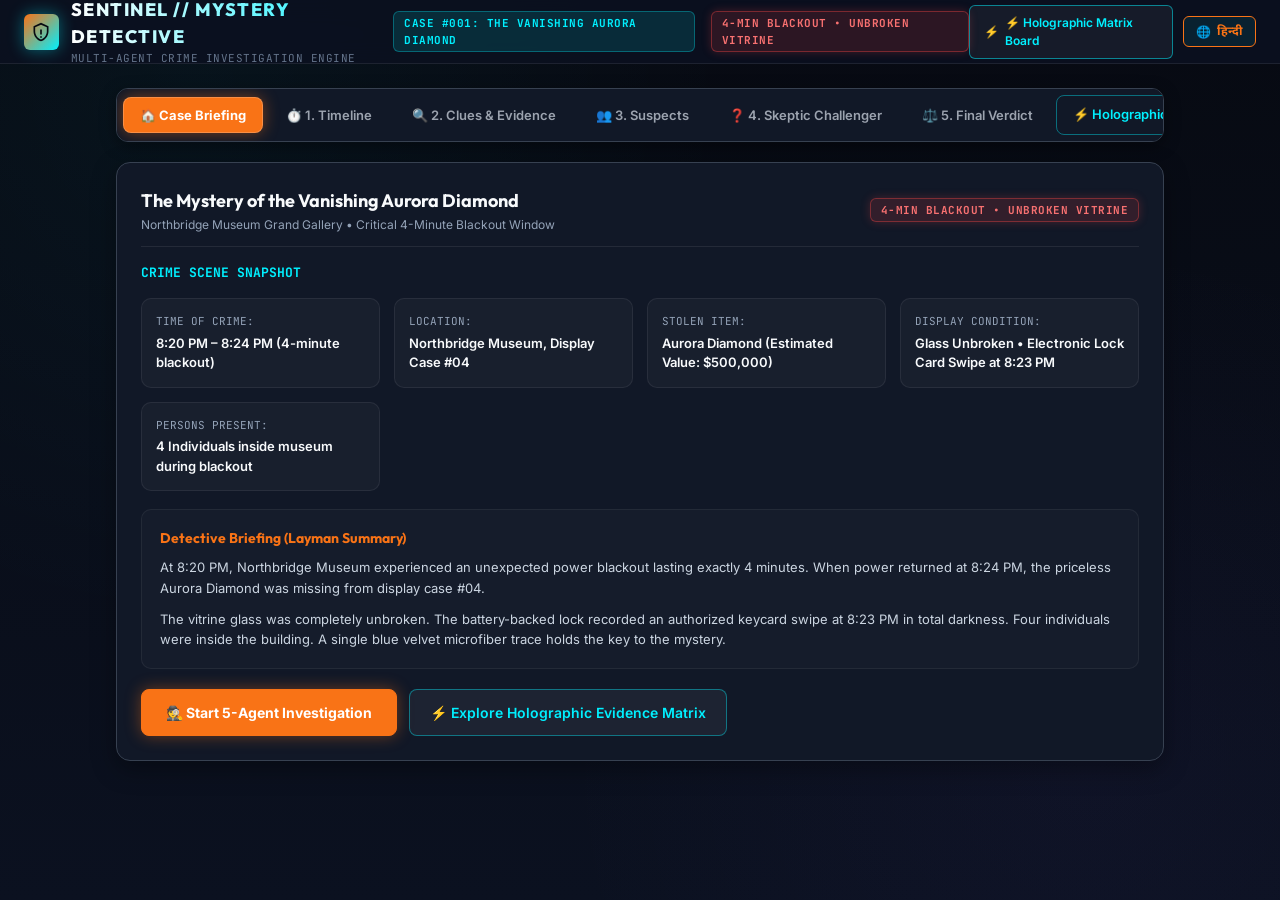
==== commit 67062420: "Sync Matrix Evidence Board UI with core Sentinel Cyber-Forensic theme" ====
--- a/index.html
+++ b/index.html
@@ -72,6 +72,9 @@
       <button class="gradio-tab-btn" data-tab="screen-agent5" id="tab-btn-agent5">
         <span data-i18n="tabAgent5">⚖️ 5. Final Verdict</span>
       </button>
+      <a class="gradio-tab-btn" href="matrix.html" id="tab-btn-matrix" style="text-decoration: none; border-color: rgba(0, 240, 255, 0.4); color: var(--neon-cyan);">
+        <span data-i18n="btnMatrix">⚡ Holographic Matrix Board</span>
+      </a>
     </nav>
 
     <!-- SCREEN 0: HOMEPAGE (CASE BRIEFING) -->
--- a/styles.css
+++ b/styles.css
@@ -2711,3 +2711,653 @@
   .vf-verdict-arrow { display: none; }
 }
 
+/* ==========================================================================
+   HOLOGRAPHIC MATRIX EVIDENCE BOARD (SYNCHRONIZED CYBER-FORENSIC DESIGN)
+   ========================================================================== */
+
+@keyframes dash {
+  to { stroke-dashoffset: -40; }
+}
+
+@keyframes nodePulseGlow {
+  0%, 100% {
+    box-shadow: 0 0 15px rgba(0, 240, 255, 0.35), inset 0 0 10px rgba(0, 240, 255, 0.2);
+  }
+  50% {
+    box-shadow: 0 0 35px rgba(0, 240, 255, 0.85), inset 0 0 18px rgba(0, 240, 255, 0.45);
+  }
+}
+
+.node-highlighted {
+  animation: nodePulseGlow 1.2s infinite ease-in-out !important;
+  border: 1.5px solid var(--neon-cyan) !important;
+  z-index: 45 !important;
+}
+
+.laser-tether {
+  transition: stroke-dashoffset 0.1s linear, opacity 0.3s ease;
+}
+
+.cursor-grab { cursor: grab; }
+.cursor-grabbing { cursor: grabbing !important; user-select: none; }
+
+/* Matrix App Layout Wrapper */
+.matrix-app-wrapper {
+  width: 100%;
+  max-width: 1240px;
+  margin: 0 auto;
+  padding: 20px 16px 50px;
+  display: flex;
+  flex-direction: column;
+  gap: 18px;
+}
+
+/* Matrix Controls Header Bar */
+.matrix-controls-bar {
+  display: flex;
+  align-items: center;
+  justify-content: space-between;
+  flex-wrap: wrap;
+  gap: 12px;
+  padding: 12px 18px;
+  background: rgba(17, 24, 39, 0.85);
+  border: 1px solid rgba(255, 255, 255, 0.08);
+  border-radius: 12px;
+  box-shadow: 0 4px 16px rgba(0, 0, 0, 0.35);
+  backdrop-filter: blur(12px);
+}
+
+.matrix-status-group {
+  display: flex;
+  align-items: center;
+  gap: 12px;
+  flex-wrap: wrap;
+}
+
+.matrix-live-pill {
+  display: inline-flex;
+  align-items: center;
+  gap: 8px;
+  background: rgba(0, 240, 255, 0.08);
+  border: 1px solid rgba(0, 240, 255, 0.3);
+  padding: 5px 12px;
+  border-radius: 20px;
+  font-family: var(--font-mono);
+  font-size: 11px;
+  font-weight: 700;
+  color: var(--neon-cyan);
+  letter-spacing: 0.8px;
+  text-transform: uppercase;
+}
+
+.matrix-live-dot {
+  width: 7px;
+  height: 7px;
+  border-radius: 50%;
+  background: var(--neon-cyan);
+  box-shadow: 0 0 8px var(--neon-cyan);
+  animation: pulse-ring 1.8s infinite ease-in-out;
+}
+
+.matrix-hint-text {
+  font-family: var(--font-mono);
+  font-size: 11px;
+  color: var(--text-secondary);
+  display: flex;
+  align-items: center;
+  gap: 6px;
+}
+
+/* Matrix Filter Buttons Group */
+.matrix-filter-group {
+  display: flex;
+  align-items: center;
+  gap: 6px;
+  background: rgba(10, 14, 21, 0.9);
+  padding: 4px;
+  border-radius: 24px;
+  border: 1px solid rgba(255, 255, 255, 0.1);
+  flex-wrap: wrap;
+}
+
+.matrix-filter-btn {
+  background: transparent;
+  color: var(--text-secondary);
+  border: 1px solid transparent;
+  border-radius: 18px;
+  padding: 6px 14px;
+  font-family: var(--font-mono);
+  font-size: 11px;
+  font-weight: 600;
+  cursor: pointer;
+  display: inline-flex;
+  align-items: center;
+  gap: 6px;
+  transition: all 0.2s cubic-bezier(0.4, 0, 0.2, 1);
+  letter-spacing: 0.5px;
+}
+
+.matrix-filter-btn:hover {
+  color: #ffffff;
+  background: rgba(255, 255, 255, 0.06);
+}
+
+.matrix-filter-btn.active {
+  background: linear-gradient(135deg, #00f0ff, #0284c7);
+  color: #070a12;
+  font-weight: 700;
+  border-color: rgba(0, 240, 255, 0.6);
+  box-shadow: 0 0 14px rgba(0, 240, 255, 0.4);
+}
+
+.matrix-filter-btn.active.filter-smoking {
+  background: linear-gradient(135deg, #f97316, #ea580c);
+  color: #ffffff;
+  border-color: rgba(249, 115, 22, 0.6);
+  box-shadow: 0 0 14px rgba(249, 115, 22, 0.4);
+}
+
+.matrix-filter-btn.active.filter-contra {
+  background: linear-gradient(135deg, #ef4444, #dc2626);
+  color: #ffffff;
+  border-color: rgba(239, 68, 68, 0.6);
+  box-shadow: 0 0 14px rgba(239, 68, 68, 0.4);
+}
+
+.matrix-filter-btn.active.filter-cleared {
+  background: linear-gradient(135deg, #10b981, #059669);
+  color: #ffffff;
+  border-color: rgba(16, 185, 129, 0.6);
+  box-shadow: 0 0 14px rgba(16, 185, 129, 0.4);
+}
+
+/* Holographic Canvas Board */
+.matrix-board-container {
+  position: relative;
+  width: 100%;
+  height: 660px;
+  background: rgba(10, 15, 26, 0.92);
+  border: 1px solid rgba(0, 240, 255, 0.22);
+  border-radius: 14px;
+  overflow: hidden;
+  box-shadow: 0 14px 40px rgba(0, 0, 0, 0.7), 0 0 35px rgba(0, 240, 255, 0.08);
+  user-select: none;
+}
+
+.matrix-grid-bg {
+  position: absolute;
+  inset: 0;
+  pointer-events: none;
+  background-image: 
+    linear-gradient(to right, rgba(0, 240, 255, 0.07) 1px, transparent 1px),
+    linear-gradient(to bottom, rgba(0, 240, 255, 0.07) 1px, transparent 1px);
+  background-size: 32px 32px;
+  opacity: 0.85;
+}
+
+.matrix-canvas-hud-tl {
+  position: absolute;
+  top: 14px;
+  left: 16px;
+  z-index: 10;
+  pointer-events: none;
+  font-family: var(--font-mono);
+  font-size: 11px;
+  color: var(--text-muted);
+  display: flex;
+  flex-direction: column;
+  gap: 3px;
+  letter-spacing: 0.5px;
+}
+
+.matrix-canvas-hud-tr {
+  position: absolute;
+  top: 14px;
+  right: 16px;
+  z-index: 10;
+  pointer-events: none;
+  font-family: var(--font-mono);
+  font-size: 11px;
+  color: var(--neon-cyan);
+  display: flex;
+  align-items: center;
+  gap: 6px;
+  background: rgba(0, 240, 255, 0.08);
+  padding: 4px 10px;
+  border-radius: 6px;
+  border: 1px solid rgba(0, 240, 255, 0.2);
+}
+
+/* Draggable Evidence Node Cards */
+.evidence-node {
+  position: absolute;
+  z-index: 20;
+  width: 260px;
+  background: rgba(17, 24, 39, 0.94);
+  border: 1px solid rgba(255, 255, 255, 0.12);
+  border-radius: 10px;
+  padding: 10px;
+  box-shadow: 0 10px 28px rgba(0, 0, 0, 0.65);
+  backdrop-filter: blur(14px);
+  cursor: grab;
+  transition: transform 0.2s cubic-bezier(0.4, 0, 0.2, 1), box-shadow 0.2s ease, opacity 0.3s ease, filter 0.3s ease;
+}
+
+.evidence-node:hover {
+  transform: scale(1.03);
+  box-shadow: 0 14px 36px rgba(0, 0, 0, 0.8), 0 0 20px rgba(0, 240, 255, 0.2);
+  border-color: rgba(0, 240, 255, 0.4);
+}
+
+/* Node 2 - Centerpiece Smoking Gun */
+.evidence-node.node-smoking-gun {
+  width: 275px;
+  z-index: 30;
+  border: 1.5px solid rgba(0, 240, 255, 0.6);
+  background: rgba(15, 23, 42, 0.96);
+  box-shadow: 0 0 32px rgba(0, 240, 255, 0.3), 0 12px 32px rgba(0, 0, 0, 0.7);
+}
+
+.evidence-node.node-smoking-gun:hover {
+  transform: scale(1.04);
+  box-shadow: 0 0 42px rgba(0, 240, 255, 0.5), 0 16px 40px rgba(0, 0, 0, 0.8);
+}
+
+.node-img-wrap {
+  position: relative;
+  width: 100%;
+  height: 140px;
+  background: #080c14;
+  border-radius: 7px;
+  overflow: hidden;
+}
+
+.node-img {
+  width: 100%;
+  height: 100%;
+  object-fit: cover;
+  pointer-events: none;
+  transition: transform 0.4s ease;
+}
+
+.evidence-node:hover .node-img {
+  transform: scale(1.06);
+}
+
+.node-img-overlay {
+  position: absolute;
+  inset: 0;
+  background: linear-gradient(to top, rgba(7, 10, 18, 0.85) 0%, transparent 55%);
+  pointer-events: none;
+}
+
+.node-badge-top-left {
+  position: absolute;
+  top: 8px;
+  left: 8px;
+  pointer-events: none;
+}
+
+.node-badge-top-right {
+  position: absolute;
+  top: 8px;
+  right: 8px;
+  pointer-events: none;
+}
+
+.node-sublabel-bottom {
+  position: absolute;
+  bottom: 6px;
+  left: 8px;
+  font-family: var(--font-mono);
+  font-size: 10px;
+  color: #cbd5e1;
+  display: flex;
+  align-items: center;
+  gap: 5px;
+  pointer-events: none;
+  text-shadow: 0 1px 4px rgba(0,0,0,0.8);
+}
+
+.node-footer {
+  margin-top: 8px;
+  display: flex;
+  align-items: center;
+  justify-content: space-between;
+  padding: 0 4px;
+  pointer-events: none;
+}
+
+.node-footer-title {
+  font-family: var(--font-mono);
+  font-size: 11px;
+  font-weight: 700;
+  color: var(--text-primary);
+  letter-spacing: 0.5px;
+}
+
+.node-footer-meta {
+  font-family: var(--font-mono);
+  font-size: 10px;
+  color: var(--text-secondary);
+}
+
+/* Chrono Scrubber Card */
+.matrix-scrubber-card {
+  background: rgba(17, 24, 39, 0.88);
+  border: 1px solid rgba(255, 255, 255, 0.08);
+  border-radius: 12px;
+  padding: 16px 20px;
+  box-shadow: 0 4px 20px rgba(0, 0, 0, 0.4);
+  backdrop-filter: blur(12px);
+  display: flex;
+  flex-direction: column;
+  gap: 12px;
+}
+
+.scrubber-header-row {
+  display: flex;
+  align-items: center;
+  justify-content: space-between;
+  flex-wrap: wrap;
+  gap: 8px;
+}
+
+.scrubber-title-wrap {
+  display: flex;
+  align-items: center;
+  gap: 8px;
+}
+
+.scrubber-title {
+  font-family: var(--font-display);
+  font-size: 13px;
+  font-weight: 700;
+  color: var(--text-primary);
+  text-transform: uppercase;
+  letter-spacing: 0.6px;
+}
+
+.scrubber-range-tag {
+  font-family: var(--font-mono);
+  font-size: 11px;
+  color: var(--text-muted);
+}
+
+.scrubber-legend-wrap {
+  display: flex;
+  align-items: center;
+  gap: 14px;
+  font-family: var(--font-mono);
+  font-size: 11px;
+}
+
+.scrubber-legend-item {
+  display: flex;
+  align-items: center;
+  gap: 6px;
+}
+
+.scrubber-track-wrap {
+  position: relative;
+  width: 100%;
+  height: 50px;
+  background: #0a0e17;
+  border-radius: 8px;
+  display: flex;
+  align-items: center;
+  padding: 0 20px;
+  border: 1px solid rgba(255, 255, 255, 0.06);
+  overflow: visible;
+}
+
+.scrubber-track-line {
+  position: relative;
+  width: 100%;
+  height: 6px;
+  background: #1e293b;
+  border-radius: 3px;
+}
+
+.scrubber-track-fill {
+  position: absolute;
+  left: 0;
+  top: 0;
+  height: 100%;
+  background: linear-gradient(90deg, rgba(0, 240, 255, 0.4), #00f0ff);
+  border-radius: 3px;
+  box-shadow: 0 0 10px rgba(0, 240, 255, 0.5);
+  transition: width 0.3s cubic-bezier(0.4, 0, 0.2, 1);
+}
+
+.chrono-pin {
+  position: absolute;
+  top: 50%;
+  transform: translate(-50%, -50%);
+  cursor: pointer;
+  z-index: 15;
+}
+
+.chrono-pin-circle {
+  width: 14px;
+  height: 14px;
+  border-radius: 50%;
+  display: flex;
+  align-items: center;
+  justify-content: center;
+  transition: transform 0.2s ease, box-shadow 0.2s ease;
+}
+
+.chrono-pin:hover .chrono-pin-circle {
+  transform: scale(1.3);
+}
+
+.chrono-pin-circle.pin-amber {
+  background: #f59e0b;
+  box-shadow: 0 0 10px rgba(245, 158, 11, 0.6);
+}
+
+.chrono-pin-circle.pin-crimson {
+  width: 16px;
+  height: 16px;
+  background: #ef4444;
+  box-shadow: 0 0 12px rgba(239, 68, 68, 0.7);
+}
+
+.chrono-pin-circle.pin-cyan {
+  width: 18px;
+  height: 18px;
+  background: var(--neon-cyan);
+  box-shadow: 0 0 16px var(--neon-cyan);
+  animation: pulse-ring 2s infinite ease-in-out;
+}
+
+.chrono-pin-inner {
+  width: 5px;
+  height: 5px;
+  border-radius: 50%;
+  background: #070a12;
+}
+
+.chrono-pin-tooltip {
+  position: absolute;
+  bottom: calc(100% + 8px);
+  left: 50%;
+  transform: translateX(-50%);
+  background: #1e293b;
+  color: var(--text-primary);
+  font-family: var(--font-mono);
+  font-size: 10px;
+  font-weight: 700;
+  padding: 3px 8px;
+  border-radius: 4px;
+  white-space: nowrap;
+  box-shadow: 0 4px 12px rgba(0,0,0,0.5);
+  border: 1px solid rgba(255, 255, 255, 0.1);
+  pointer-events: none;
+  opacity: 0;
+  transition: opacity 0.2s ease, transform 0.2s ease;
+}
+
+.chrono-pin:hover .chrono-pin-tooltip,
+.chrono-pin.active .chrono-pin-tooltip {
+  opacity: 1;
+  transform: translateX(-50%) translateY(-2px);
+}
+
+/* Forensic Evidence Modal */
+.matrix-modal-backdrop {
+  position: fixed;
+  inset: 0;
+  z-index: 1000;
+  background: rgba(4, 7, 15, 0.85);
+  backdrop-filter: blur(14px);
+  display: flex;
+  align-items: center;
+  justify-content: center;
+  padding: 16px;
+  opacity: 0;
+  pointer-events: none;
+  transition: opacity 0.25s ease;
+}
+
+.matrix-modal-backdrop.open {
+  opacity: 1;
+  pointer-events: auto;
+}
+
+.matrix-modal-card {
+  background: rgba(17, 24, 39, 0.98);
+  border: 1px solid rgba(0, 240, 255, 0.4);
+  border-radius: 14px;
+  max-width: 580px;
+  width: 100%;
+  padding: 22px;
+  box-shadow: 0 0 40px rgba(0, 240, 255, 0.2), 0 20px 60px rgba(0, 0, 0, 0.8);
+  display: flex;
+  flex-direction: column;
+  gap: 16px;
+  transform: translateY(12px) scale(0.98);
+  transition: transform 0.25s cubic-bezier(0.4, 0, 0.2, 1);
+}
+
+.matrix-modal-backdrop.open .matrix-modal-card {
+  transform: translateY(0) scale(1);
+}
+
+.matrix-modal-header {
+  display: flex;
+  align-items: center;
+  justify-content: space-between;
+  border-bottom: 1px solid rgba(255, 255, 255, 0.08);
+  padding-bottom: 12px;
+}
+
+.matrix-modal-title-group {
+  display: flex;
+  align-items: center;
+  gap: 8px;
+}
+
+.matrix-modal-title {
+  font-family: var(--font-display);
+  font-size: 15px;
+  font-weight: 700;
+  color: var(--neon-cyan);
+  text-transform: uppercase;
+  letter-spacing: 0.5px;
+}
+
+.matrix-modal-close-btn {
+  background: transparent;
+  border: none;
+  color: var(--text-muted);
+  cursor: pointer;
+  font-size: 18px;
+  padding: 4px;
+  border-radius: 4px;
+  transition: all 0.2s ease;
+}
+
+.matrix-modal-close-btn:hover {
+  color: #ffffff;
+  background: rgba(255, 255, 255, 0.08);
+}
+
+.matrix-modal-body-grid {
+  display: grid;
+  grid-template-columns: 200px 1fr;
+  gap: 16px;
+}
+
+@media (max-width: 600px) {
+  .matrix-modal-body-grid {
+    grid-template-columns: 1fr;
+  }
+}
+
+.matrix-modal-img-wrap {
+  width: 100%;
+  height: 180px;
+  border-radius: 8px;
+  overflow: hidden;
+  border: 1px solid rgba(255, 255, 255, 0.08);
+  background: #080c14;
+  position: relative;
+}
+
+.matrix-modal-img {
+  width: 100%;
+  height: 100%;
+  object-fit: cover;
+}
+
+.matrix-modal-table {
+  display: flex;
+  flex-direction: column;
+  gap: 6px;
+  font-family: var(--font-mono);
+  font-size: 11px;
+}
+
+.matrix-modal-row {
+  display: flex;
+  justify-content: space-between;
+  align-items: center;
+  border-bottom: 1px solid rgba(255, 255, 255, 0.06);
+  padding-bottom: 5px;
+}
+
+.matrix-modal-desc {
+  font-family: var(--font-body);
+  font-size: 12px;
+  color: #cbd5e1;
+  line-height: 1.5;
+  margin-top: 6px;
+}
+
+.matrix-modal-footer {
+  display: flex;
+  align-items: center;
+  justify-content: space-between;
+  border-top: 1px solid rgba(255, 255, 255, 0.08);
+  padding-top: 12px;
+}
+
+/* Footer HUD */
+.matrix-footer-hud {
+  width: 100%;
+  background: rgba(11, 17, 32, 0.95);
+  border-top: 1px solid rgba(255, 255, 255, 0.08);
+  padding: 10px 24px;
+  display: flex;
+  align-items: center;
+  justify-content: space-between;
+  flex-wrap: wrap;
+  gap: 8px;
+  font-family: var(--font-mono);
+  font-size: 11px;
+  color: var(--text-muted);
+}
+
+
